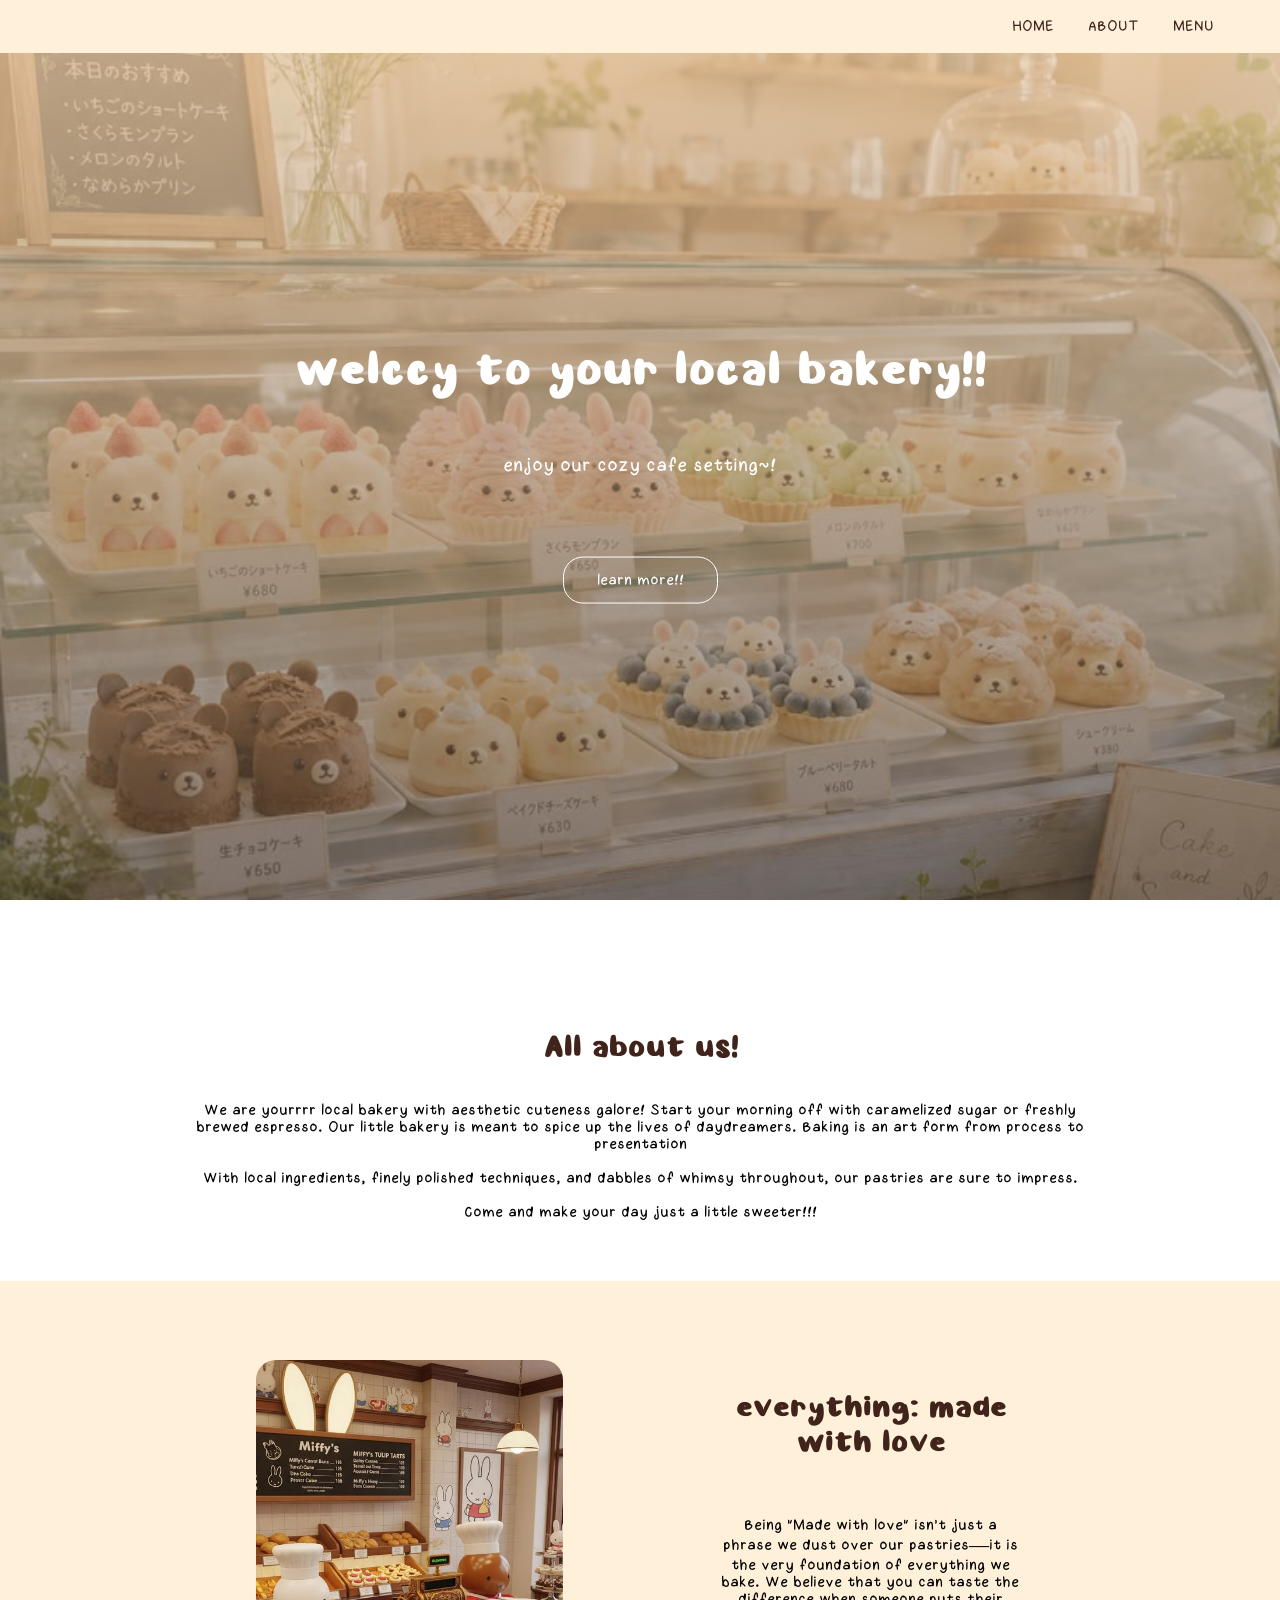
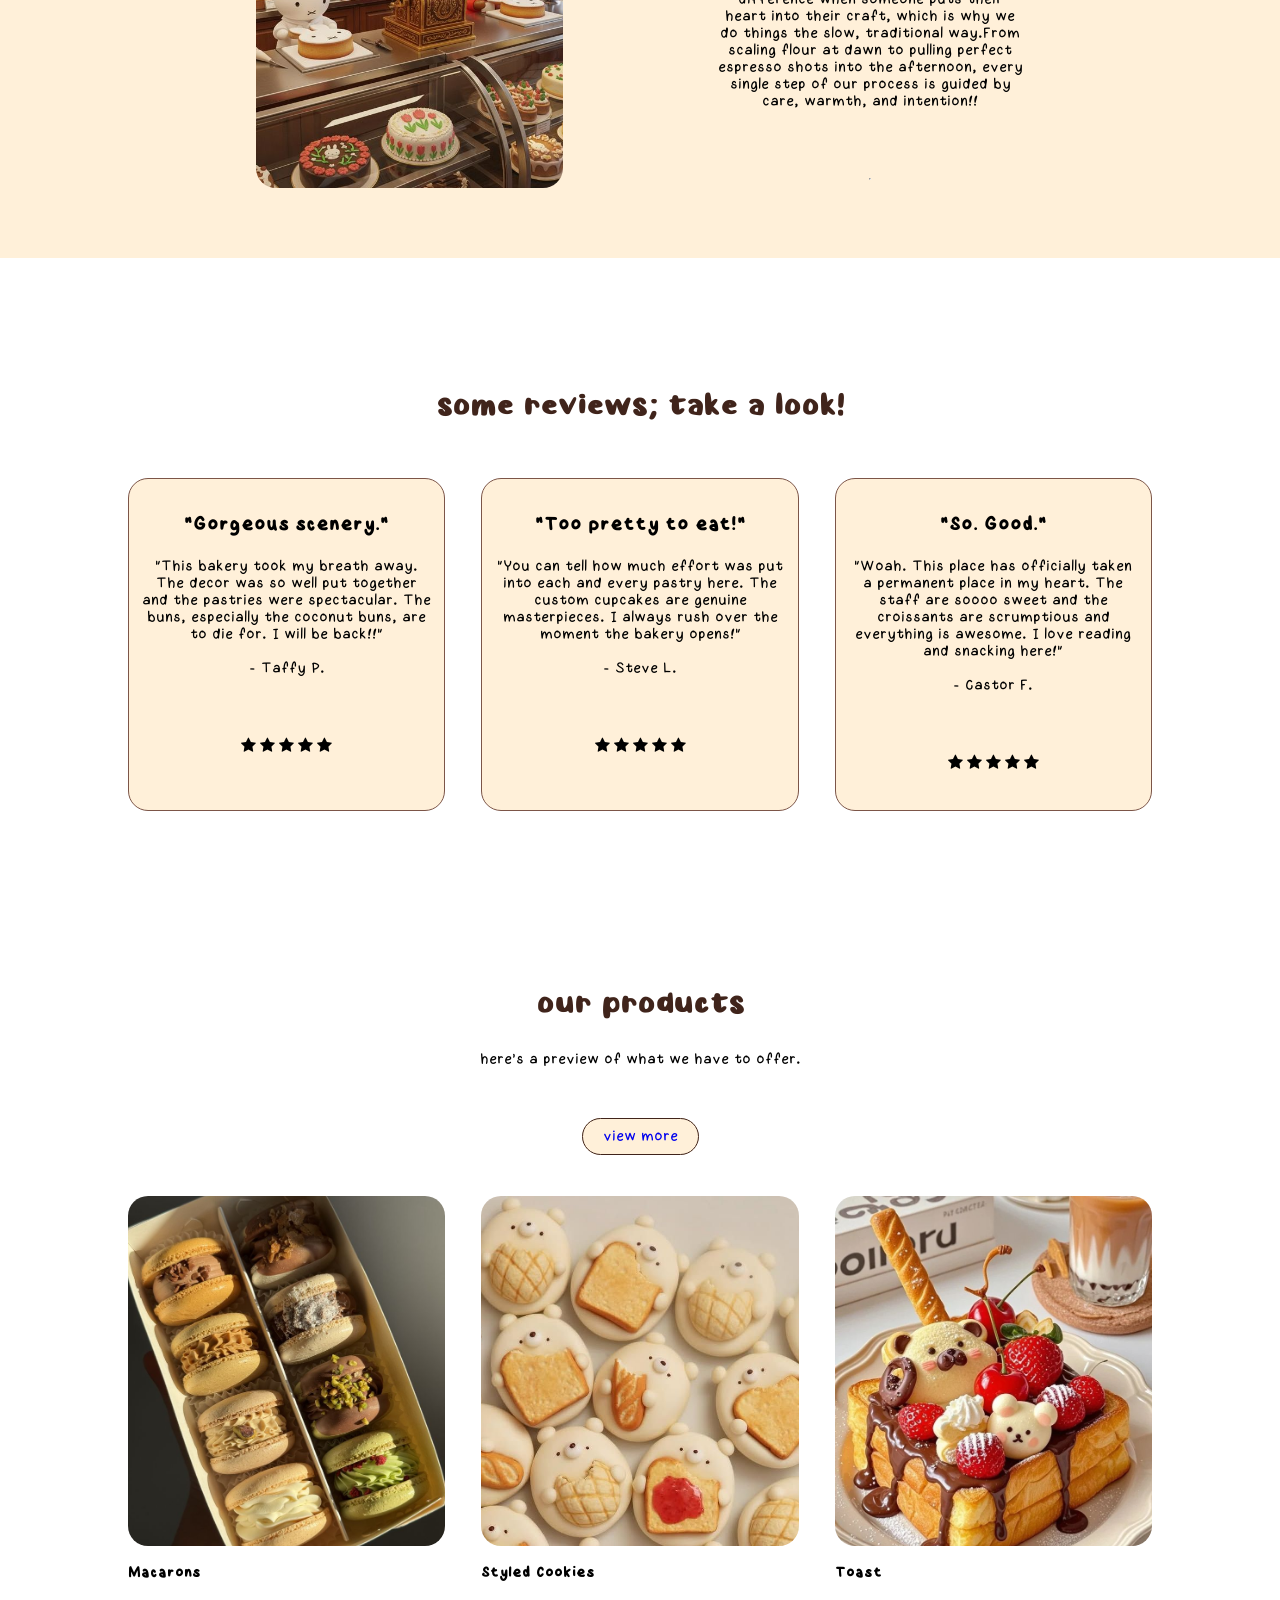
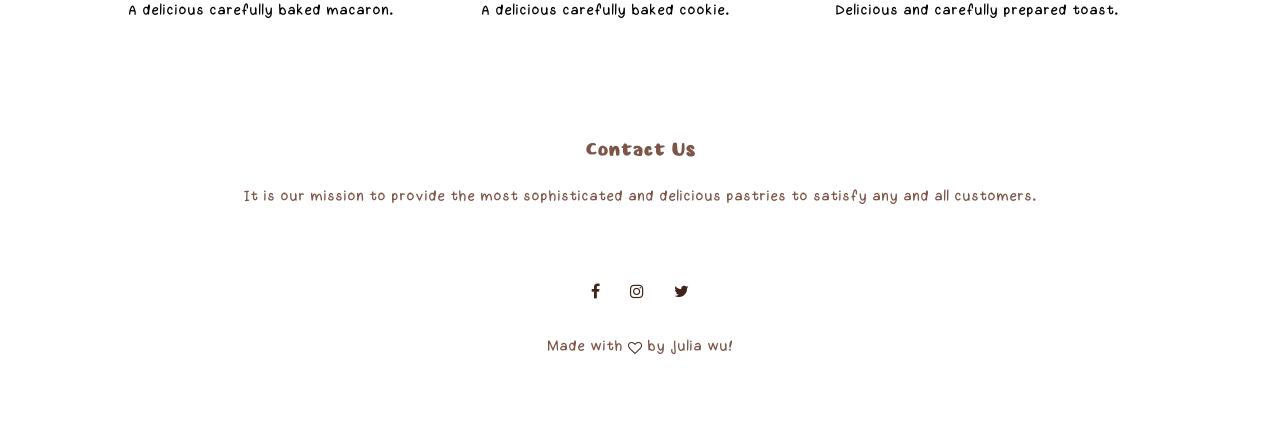
==== index.html @ ceb172f0 "added responsive menu bar, fixed cover image cropping" ====
<!DOCTYPE html>
<html>
<head>
    <meta charset="UTF-8">
    <title>your local bakery!!</title>
    <link href="style.css" rel="stylesheet"/>
    <link rel="stylesheet" href="https://cdnjs.cloudflare.com/ajax/libs/font-awesome/4.7.0/css/font-awesome.min.css">
    <meta name="viewport" content="width=device-width, initial-scale=1.0">
</head>
<body>
<section class="cover">
    <section class="header" id="header">
        <nav>
            <a href="index.html"></a>
            <div class="nav-links" id="navLinks">
                <i class="fa fa-times" onclick="hideMenu()"></i>
                <ul>
                    <li><a href="">HOME</a></li>
                    <li><a href="#about">ABOUT</a></li>
                    <li><a href="menu.html">MENU</a></li>
                </ul>
            </div>
        </nav>
        
    </section>
<i class="fa fa-bars" onclick="showMenu()"></i>

<script src="script.js"></script>

<div class="text-box" id="home">
    <h1>welccy to your local bakery!!</h1>
    <p>enjoy our cozy cafe setting~!</p>
    <a href="" class="cover-btn">learn more!!</a>
</div>
</section>

<section class="about" id="about">
    <h1>All about us!</h1>
    <p>We are yourrrr local bakery with aesthetic cuteness galore! Start your morning off with caramelized sugar or freshly brewed espresso. Our little bakery is meant to spice up the lives of daydreamers. Baking is an art form from process to presentation<br><br>With local ingredients, finely polished techniques, and dabbles of whimsy throughout, our pastries are sure to impress.<br><br>Come and make your day just a little sweeter!!!</p>
    
</section>


<section class="process-bg">
    <div class="process">
    <div class="row">
        <div class="process-col">
            <img src="assets/bakeryv2.jfif">
        </div>
        <div class="process-col">
            <h1>everything: made with love</h1>
            <p>Being "Made with love" isn't just a phrase we dust over our pastries—it is the very foundation of everything we bake. We believe that you can taste the difference when someone puts their heart into their craft, which is why we do things the slow, traditional way.From scaling flour at dawn to pulling perfect espresso shots into the afternoon, every single step of our process is guided by care, warmth, and intention!!</p>
            <hr>
        </div>
    </div>
    </div>

</section>

<section class="reviews">
    <h1>some reviews; take a look!</h1>
    <div class="row">
        <div class="reviews-col">
            <h3>"Gorgeous scenery."</h3>
            <p>"This bakery took my breath away. The decor was so well put together and the pastries were spectacular. The buns, especially the coconut buns, are to die for. I will be back!!"<br><br>- Taffy P.</p>
            <span><i class="fa fa-solid fa-star"></i>
            <i class="fa fa-solid fa-star"></i>
            <i class="fa fa-solid fa-star"></i>
            <i class="fa fa-solid fa-star"></i>
            <i class="fa fa-solid fa-star"></i>
            </span>
        </div>
        
        <div class="reviews-col">
            <h3>"Too pretty to eat!"</h3>
            <p>"You can tell how much effort was put into each and every pastry here. The custom cupcakes are genuine masterpieces. I always rush over the moment the bakery opens!"<br><br>- Steve L.  </p>
            <span><i class="fa fa-solid fa-star"></i>
            <i class="fa fa-solid fa-star"></i>
            <i class="fa fa-solid fa-star"></i>
            <i class="fa fa-solid fa-star"></i>
            <i class="fa fa-solid fa-star"></i>
            </span>
        </div>
        
        <div class="reviews-col">
            <h3>"So. Good."</h3>
            <p>"Woah. This place has officially taken a permanent place in my heart. The staff are soooo sweet and the croissants are scrumptious and everything is awesome. I love reading and snacking here!"<br><br>- Castor F.</p>
            <span><i class="fa fa-solid fa-star"></i>
            <i class="fa fa-solid fa-star"></i>
            <i class="fa fa-solid fa-star"></i>
            <i class="fa fa-solid fa-star"></i>
            <i class="fa fa-solid fa-star"></i>
            </span>
        </div>
    </div>
</section>

<div class="products">
    <h1>our products</h1>
    <p>here's a preview of what we have to offer.</p>
    <a href="menu.html" class="products-btn">view more</a>
    <div class="row">
        <div class="products-col">
            <img src="assets/macarons.jfif">
            <h3>Macarons</h3>
            <p>A delicious carefully baked macaron.</p>
            <p class="price"></p>
        </div>
        <div class="products-col">
            <img src="assets/bear cookies.jfif">
            <h3>Styled Cookies</h3>
            <p>A delicious carefully baked cookie.</p>
            <p class="price"></p>
        </div>
        <div class="products-col">
            <img src="assets/bread dishes.jfif">
            <h3>Toast</h3>
            <p>Delicious and carefully prepared toast.</p>
            <p class="price"></p>
        </div>
    </div>
</div>


<section class="footer">
    <h4>Contact Us</h4>
    <p>It is our mission to provide the most sophisticated and delicious pastries to satisfy any and all customers.</p>
    <div class="icons">
        <i class="fa fa-facebook"></i>
        <i class="fa fa-instagram"></i>
        <i class="fa fa-twitter"></i>
    </div>
    <p>Made with <i class="fa fa-heart-o"></i> by Julia wu!</p>
</section>



</body>
</html>
---- style.css ----
@font-face {
    font-family: "MonoCutesy";
    src: url('fonts/MonoCutesy-Regular.ttf');
    font-weight: normal;
    font-style: normal;
}

@font-face {
    font-family: "MonoCutesy";
    src: url('fonts/MonoCutesy-Bold.ttf');
    font-weight: bold;
    font-style: normal;
}

@font-face {
    font-family: "MonoCutesyMoney";
    src: url('fonts/MonocutesyMoney-Regular.ttf');
    font-weight: normal;
    font-style: normal;
}

@font-face {
    font-family: "Winsome";
    src: url('fonts/Winsome-Regular.ttf');
    font-weight: normal;
    font-style: normal;
}

* {
    font-family: 'MonoCutesy';
}


html, body {
    margin: 0;
    padding: 0;
    width: 100%;
    overflow-x: hidden;
}

.center {
    display: flex;
    flex-direction: column;
    justify-content: center;
    align-items: center;
}

/*---navigation bar---*/
.header {
    background-color:#FFF0d9;
    margin: 0;
    overflow: hidden;
    position: fixed;
    width: 100%;
    top:0;
    left: 0;
    right: 0;
    z-index: 1000;
}


nav {
    display: flex;
    padding: 0% 4%;
    justify-content: space-between;
    align-items: center;
}
.nav-links {
    flex: 1;
    text-align: right;
}

.nav-links ul li {
    list-style: none;
    display: inline-block;
    padding: 2px 15px;
    position: relative;
}

.nav-links ul li a {
    font-family: 'MonoCutesy';
    color: #40241b;
    text-decoration: none;
    font-size: 20px;
    transition: 0.5s
}

.nav-links ul li a:hover { 
    color: #40241b;
    text-decoration: underline;
}

nav .fa {
    display: none;
}

.fa-bars {
    display: none;
}

@media(max-width: 700px) {
    .nav-links { 
        text-align: left;
        width: 100%;
    }
    .nav-links ul {
        padding-left: 0; 
        margin: 0;
        margin-top: 20px;
    }
    .nav-links ul li {
        display: block;
        padding: 12px 20px;
        
    }
    .header {
        position: fixed;
        background-color: #87c1e8;
        height: 100vh;
        width: 200px;
        top: 0;
        right: -200px;
        left: auto;
        text-align: left;
        z-index: 1000;
        transition: 1s;
    }

    nav .fa {
        display: block;
        color:#40241b;
        margin: 10px;
        padding: 10px;
        font-size: 18px;
        cursor: pointer;
    }

    .fa-bars {
        position: fixed;
        right: 40px;
        top: 20px;
        padding: 20px 20px;
        color: #40241b;
        font-size: 24px;  
        cursor: pointer;
        z-index: 999;
    }
}


/*---cover page---*/

.cover {
    min-height: 100vh;
    width: 100%;
    background-image: linear-gradient(rgba(238, 204, 165, 0.7), rgba(36, 28, 28, 0.486)), url(assets/banner.jfif);
    background-position:center;
    background-size: cover;
    position: relative;
}
.text-box {
    width: 90%;
    color: #fff;
    position: absolute;
    top: 50%;
    left: 50%;
    transform: translate(-50%, -50%);
    text-align:center; 

}

.text-box h1 {
    color: #fff;
    font-size: 62px;
}

.text-box p {
    margin: 10px 0 40px;
    font-size: 25px;
    color: #fff;
}

.cover-btn {
    display: inline-block;
    text-decoration: none;
    color: #fff;
    border: 1px solid #fff;
    padding: 14px 33px;
    border-radius: 20px;
    font-size: 20px;
    background: transparent;
    position: relative;
    cursor: pointer;
    
}

.cover-btn:hover {
    background: #87c1e8;
    color: #40241b;
    transition: 0.3s;
}

@media(max-width: 700px) {
    .text-box h1 {
        font-size: 60px;
    }
}

/*---about area---*/

.about {
    width: 70%;
    margin: auto;
    text-align: center;
    padding-top: 100px;
}
h1 {
    font-family: 'Winsome';
    font-size: 40px;
    color:#40241b;
}
p {
    font-family: 'MonoCutesy';
    font-size: 20px;
    padding: 1px;
    padding-bottom: 40px;
}

/*---made with love---*/

.row {
    margin-top: 5%;
    display: flex;
    justify-content: space-between;
}

.process-bg {
    width: 100%;
    background-color: #FFF0d9;
}

.process {
    width: 60%;
    margin: auto;
    text-align: center;
    padding: 40px;
}

.process-col {
    flex-basis: 40%;
    border-radius: 20px;
    margin-bottom: 30px;
    position: relative;
    overflow: hidden;
    justify-content: center;
    display: flex;
    flex-direction: column;
}

.process-col img {
    width: 100%;
    overflow: hidden;
    height: 100%;
    object-fit: cover;
}

/*---reviews page---*/

.reviews {
    width: 80%;
    margin: auto;
    text-align: center;
    padding-top: 100px;
}

.reviews-col {
    flex-basis: 31%;
    background: #FFF0d9;
    border:1px solid #7C5548;
    border-radius: 20px;
    margin-bottom: 5%;
    padding: 25px 12px;
    box-sizing: border-box;
    transition: box-shadow 0.6s;
}

.reviews-col:hover {
    box-shadow: 0 0 20px 0px #87c1e8;
    transition: 0.5s;
}

.reviews-col h3 {
    font-family: 'MonoCutesy';
    font-weight: bold;
    font-size: 25px;
    margin: 10px;
}

span {
    display: inline-block;
    margin-bottom: 15px;
}

/*---menu products---*/

.products-btn {
    border: 1px solid #40241b;
    background: #FFF0d9;
    border-radius: 20px;
    padding: 10px 20px;
    text-decoration: none;
    font-size: 20px;
    margin-top: 2px;
    margin-bottom: 10px;
    transition: background-color 0.3s;
}

.products-btn:hover {
    background: #94cdf3;
    transition: background-color 0.3s;
    font-family: 'MonoCutesy';
    font-weight: bold;
}

.products {
    width: 80%;
    margin: auto;
    text-align: center;
    padding-top: 100px;
}

.products-col {
    flex-basis: 31%;
    border-radius: 20px;
    margin-bottom: 5%;
    text-align: left;
}

.products-col img {
    width: 100%;
    height: 350px;
    object-fit: cover;
    border-radius: 20px;

}

.products-col p {
    padding: 0;
    text-align: left;
    margin-bottom: 2px;
}

.products-col h3 {
    margin-top: 16px;
    margin-bottom: 15px;
    text-align: left;
}

.footer {
    width: 100%;
    text-align: center;
    padding: 30px 0;
    color:#7C5548;

}

.footer h4 {
    margin-bottom: 25px;
    margin-top: 20px;
    font-family: "Winsome";
    font-size: 25px;
}

.icons .fa {
    color:#40241b;
    margin: 0 13px;
    cursor: pointer;
    padding: 18px 0;
}

.fa.fa-heart-o {
    color:#40241b;
    font-size: 14px;
}



/*
blue #78A5CE // #87c1e8
beige #FFF0d9
pink #DDA4B4 / #fabbcd
brow #7C5548
darker brown #40241b

*/
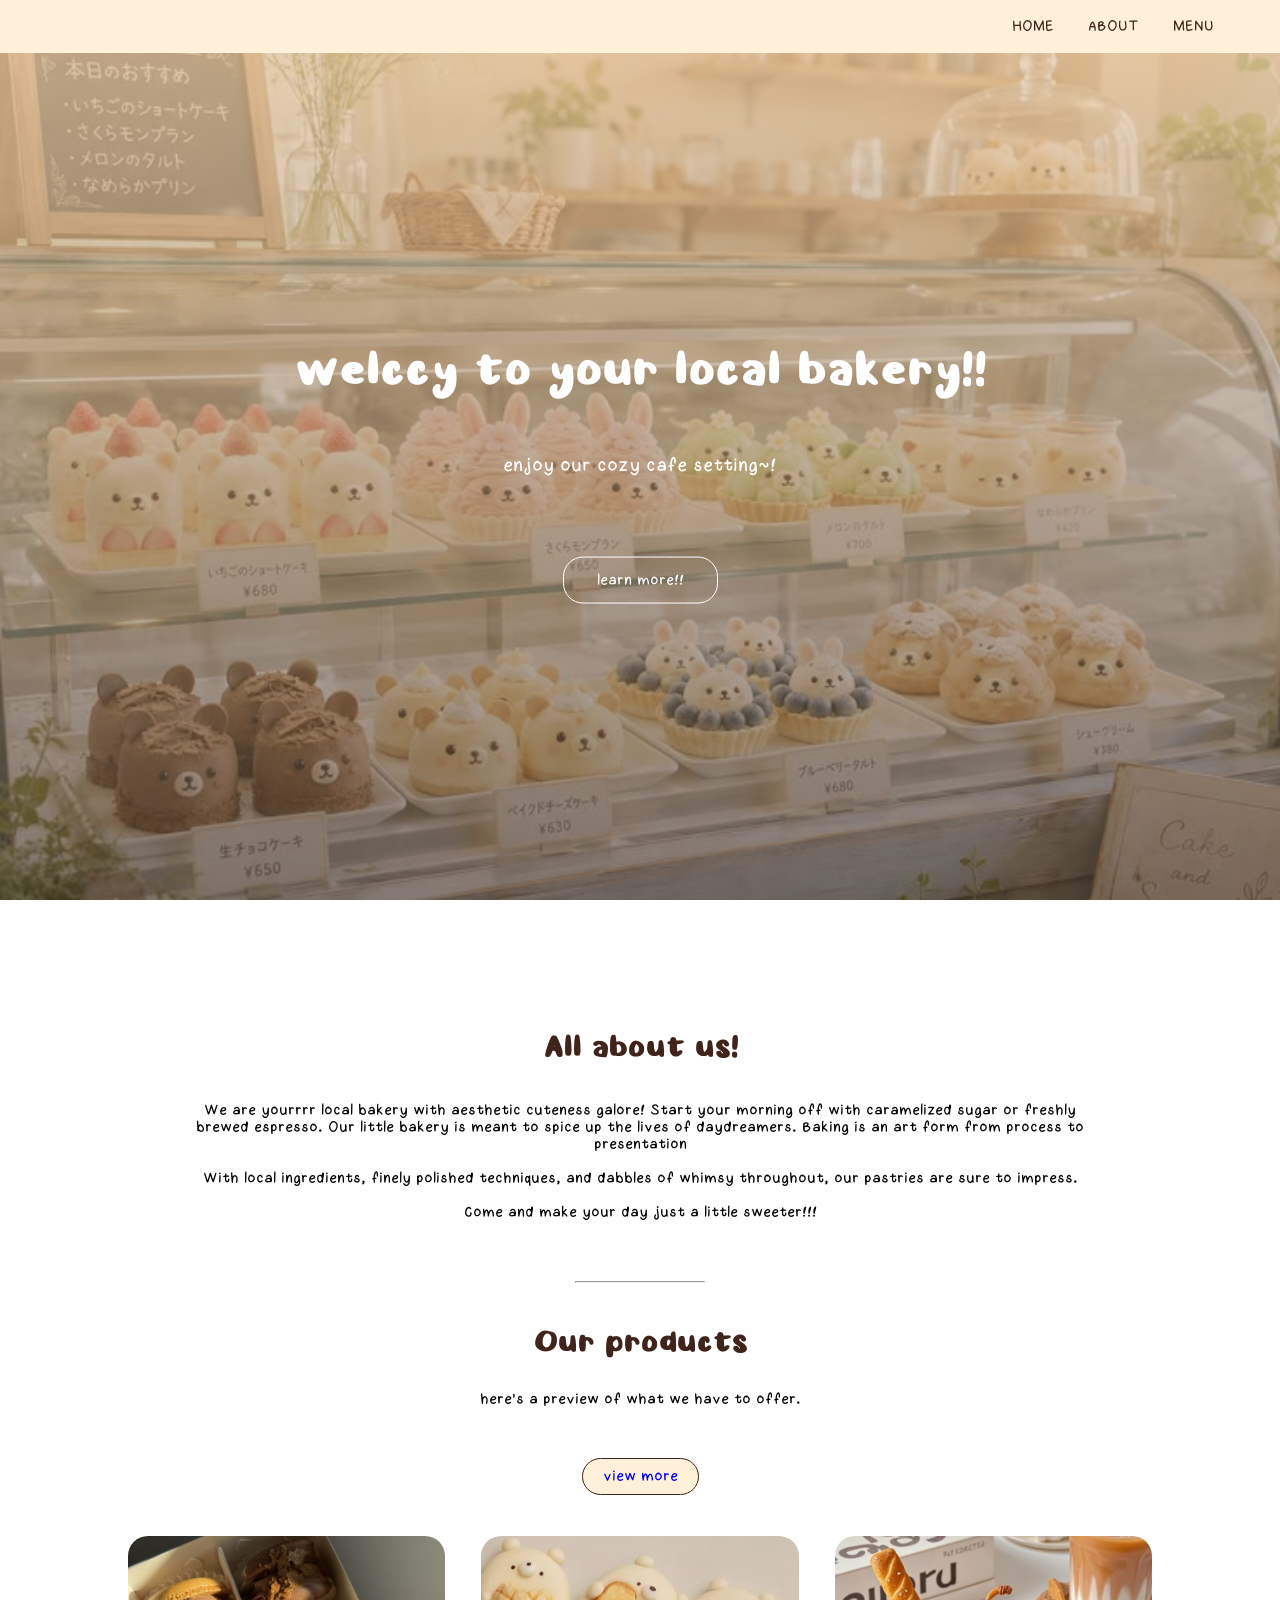
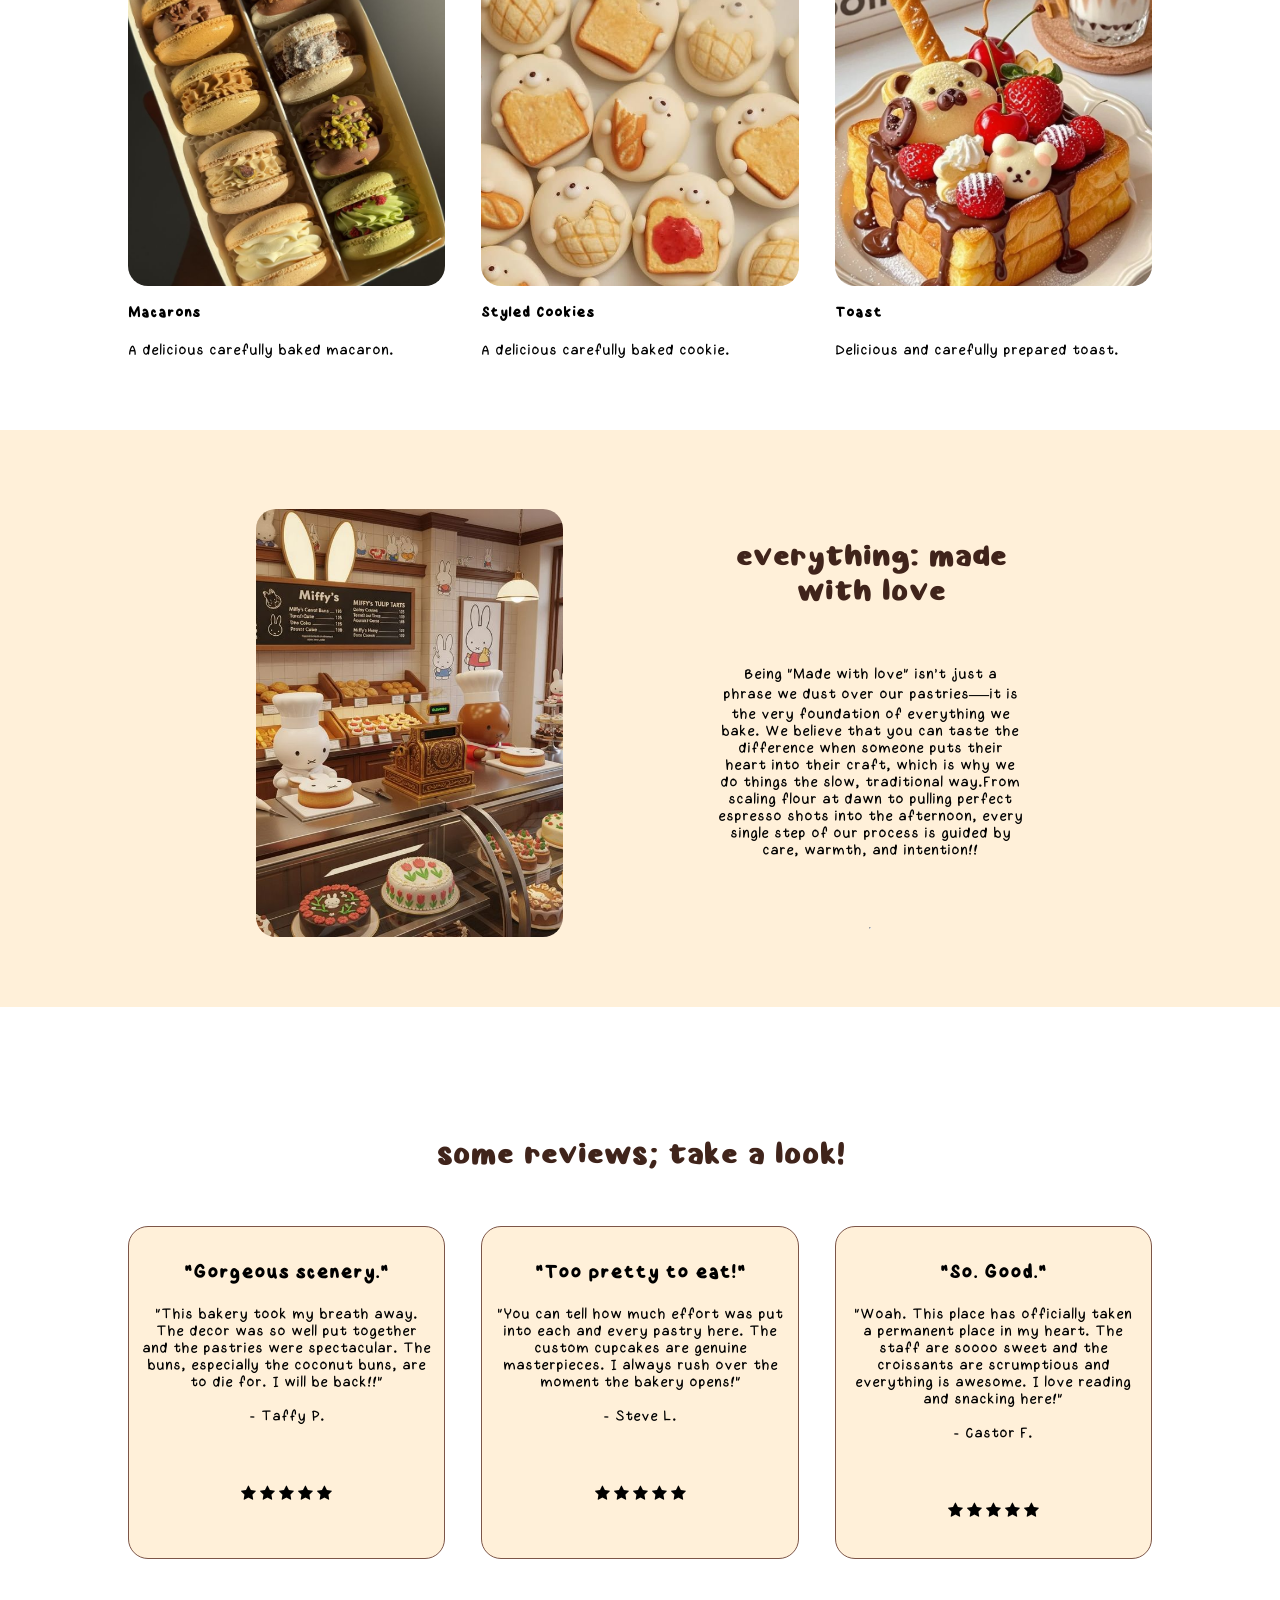
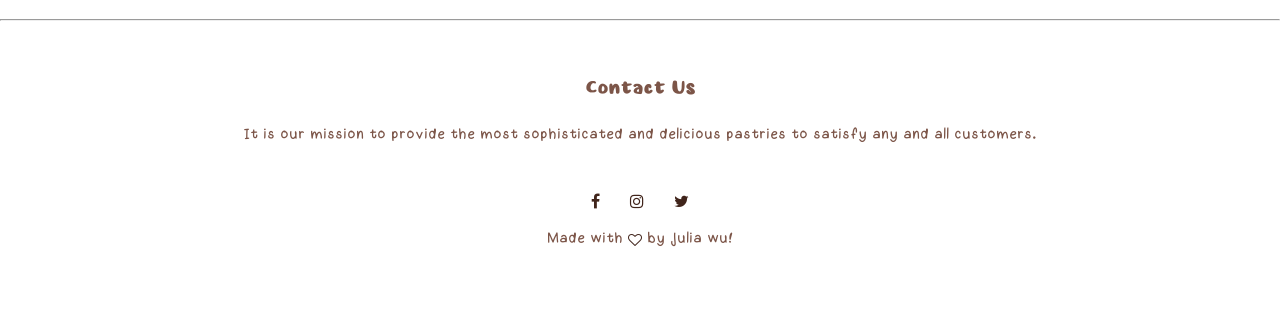
==== commit 732bf60b: "moved sections around & fixed menu padding" ====
--- a/index.html
+++ b/index.html
@@ -40,6 +40,33 @@
     
 </section>
 
+<hr style="width: 10%;">
+
+<div class="products">
+    <h1>Our products</h1>
+    <p>here's a preview of what we have to offer.</p>
+    <a href="menu.html" class="products-btn">view more</a>
+    <div class="row">
+        <div class="products-col">
+            <img src="assets/macarons.jfif">
+            <h3>Macarons</h3>
+            <p>A delicious carefully baked macaron.</p>
+            <p class="price"></p>
+        </div>
+        <div class="products-col">
+            <img src="assets/bear cookies.jfif">
+            <h3>Styled Cookies</h3>
+            <p>A delicious carefully baked cookie.</p>
+            <p class="price"></p>
+        </div>
+        <div class="products-col">
+            <img src="assets/bread dish.jfif">
+            <h3>Toast</h3>
+            <p>Delicious and carefully prepared toast.</p>
+            <p class="price"></p>
+        </div>
+    </div>
+</div>
 
 <section class="process-bg">
     <div class="process">
@@ -95,32 +122,8 @@
     </div>
 </section>
 
-<div class="products">
-    <h1>our products</h1>
-    <p>here's a preview of what we have to offer.</p>
-    <a href="menu.html" class="products-btn">view more</a>
-    <div class="row">
-        <div class="products-col">
-            <img src="assets/macarons.jfif">
-            <h3>Macarons</h3>
-            <p>A delicious carefully baked macaron.</p>
-            <p class="price"></p>
-        </div>
-        <div class="products-col">
-            <img src="assets/bear cookies.jfif">
-            <h3>Styled Cookies</h3>
-            <p>A delicious carefully baked cookie.</p>
-            <p class="price"></p>
-        </div>
-        <div class="products-col">
-            <img src="assets/bread dishes.jfif">
-            <h3>Toast</h3>
-            <p>Delicious and carefully prepared toast.</p>
-            <p class="price"></p>
-        </div>
-    </div>
-</div>
 
+<hr>
 
 <section class="footer">
     <h4>Contact Us</h4>
--- a/style.css
+++ b/style.css
@@ -228,6 +228,67 @@
     padding-bottom: 40px;
 }
 
+/*---menu products---*/
+
+.products-btn {
+    border: 1px solid #40241b;
+    background: #FFF0d9;
+    border-radius: 20px;
+    padding: 10px 20px;
+    text-decoration: none;
+    font-size: 20px;
+    margin-top: 2px;
+    margin-bottom: 10px;
+    transition: background-color 0.3s;
+}
+
+.products-btn:hover {
+    background: #94cdf3;
+    transition: background-color 0.3s;
+    font-family: 'MonoCutesy';
+    font-weight: bold;
+}
+
+.products {
+    width: 80%;
+    margin: auto;
+    text-align: center;
+    padding-top: 10px;
+}
+
+.products2 {
+    width: 80%;
+    margin: auto;
+    text-align: center;
+    padding-top: 60px;
+}
+
+.products-col {
+    flex-basis: 31%;
+    border-radius: 20px;
+    margin-bottom: 5%;
+    text-align: left;
+}
+
+.products-col img {
+    width: 100%;
+    height: 350px;
+    object-fit: cover;
+    border-radius: 20px;
+
+}
+
+.products-col p {
+    padding: 0;
+    text-align: left;
+    margin-bottom: 2px;
+}
+
+.products-col h3 {
+    margin-top: 16px;
+    margin-bottom: 15px;
+    text-align: left;
+}
 /*---made with love---*/
 
 .row {
@@ -303,60 +364,7 @@
     margin-bottom: 15px;
 }
 
-/*---menu products---*/
-
-.products-btn {
-    border: 1px solid #40241b;
-    background: #FFF0d9;
-    border-radius: 20px;
-    padding: 10px 20px;
-    text-decoration: none;
-    font-size: 20px;
-    margin-top: 2px;
-    margin-bottom: 10px;
-    transition: background-color 0.3s;
-}
-
-.products-btn:hover {
-    background: #94cdf3;
-    transition: background-color 0.3s;
-    font-family: 'MonoCutesy';
-    font-weight: bold;
-}
-
-.products {
-    width: 80%;
-    margin: auto;
-    text-align: center;
-    padding-top: 100px;
-}
-
-.products-col {
-    flex-basis: 31%;
-    border-radius: 20px;
-    margin-bottom: 5%;
-    text-align: left;
-}
-
-.products-col img {
-    width: 100%;
-    height: 350px;
-    object-fit: cover;
-    border-radius: 20px;
-
-}
-
-.products-col p {
-    padding: 0;
-    text-align: left;
-    margin-bottom: 2px;
-}
-
-.products-col h3 {
-    margin-top: 16px;
-    margin-bottom: 15px;
-    text-align: left;
-}
+/*---footer---*/
 
 .footer {
     width: 100%;
@@ -373,11 +381,15 @@
     font-size: 25px;
 }
 
+.footer p {
+    margin-bottom: 10px;
+}
+
 .icons .fa {
     color:#40241b;
     margin: 0 13px;
     cursor: pointer;
-    padding: 18px 0;
+    padding: 0px 0;
 }
 
 .fa.fa-heart-o {
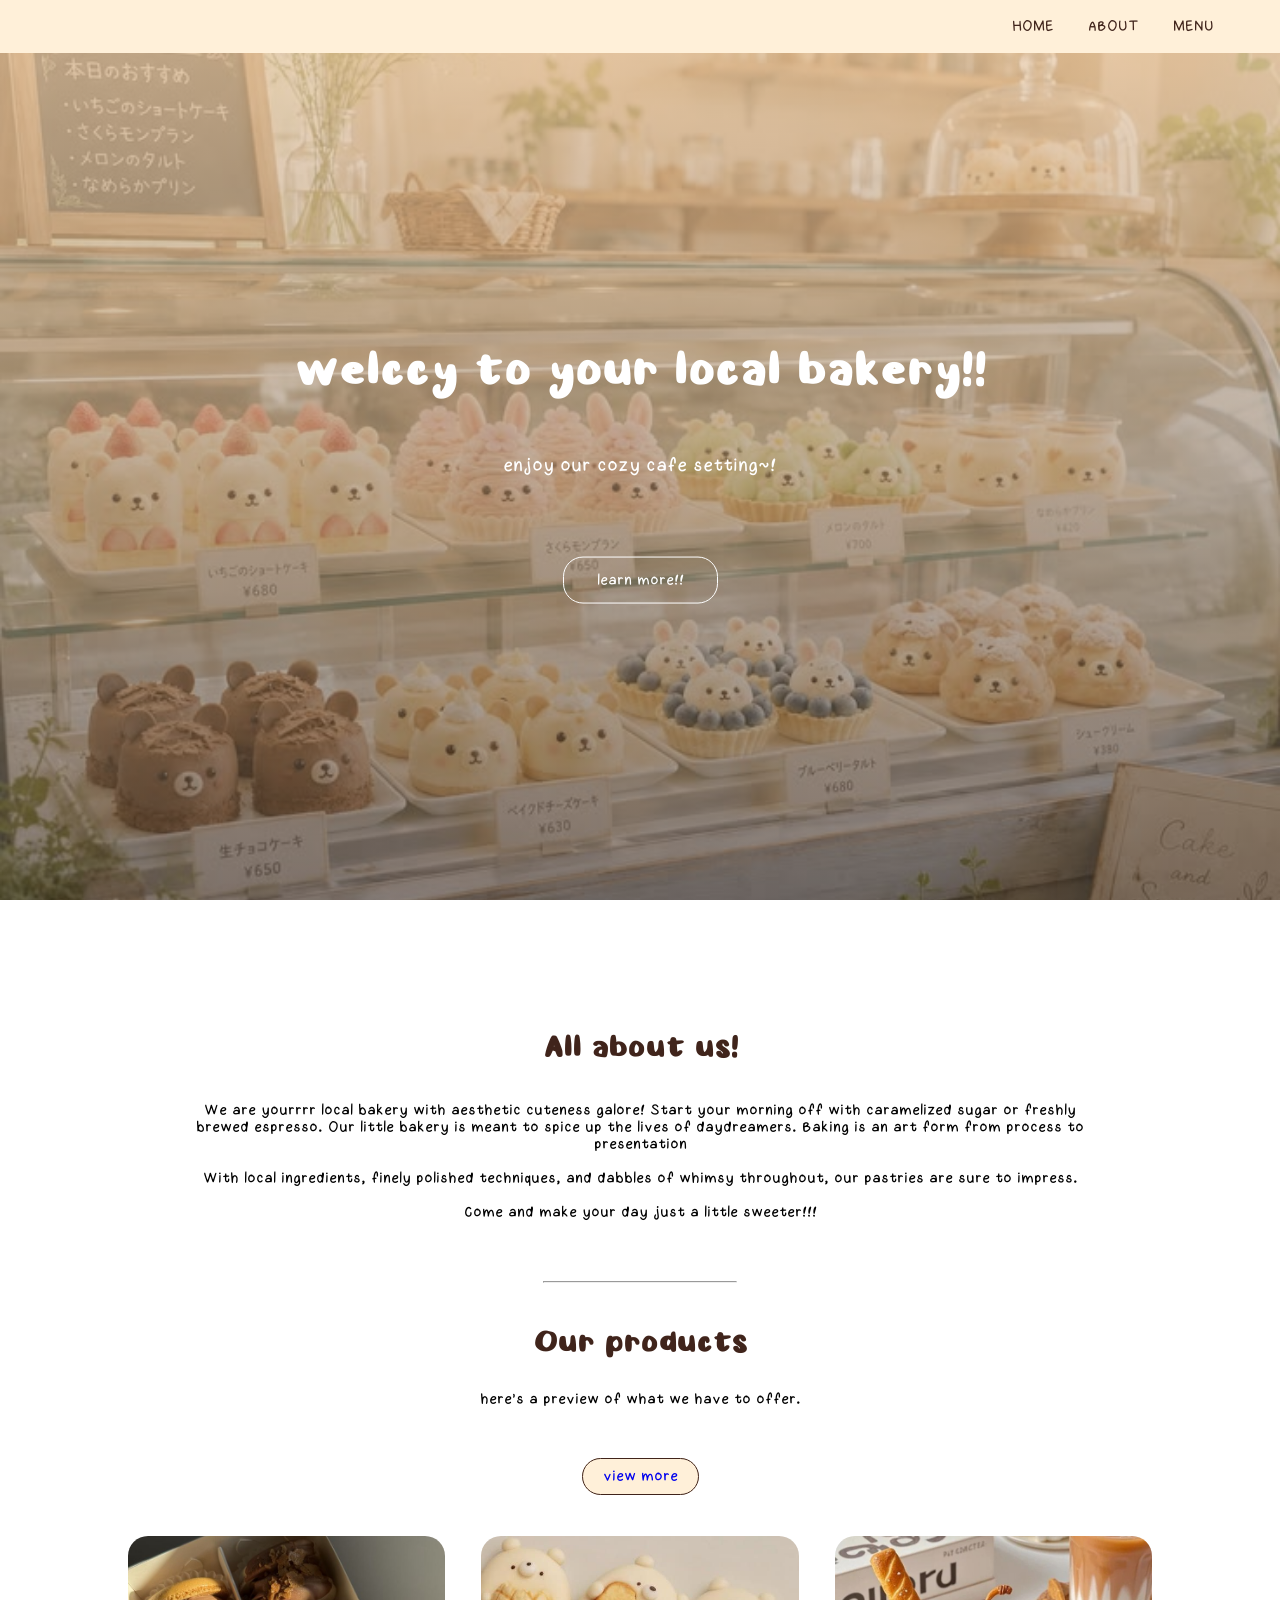
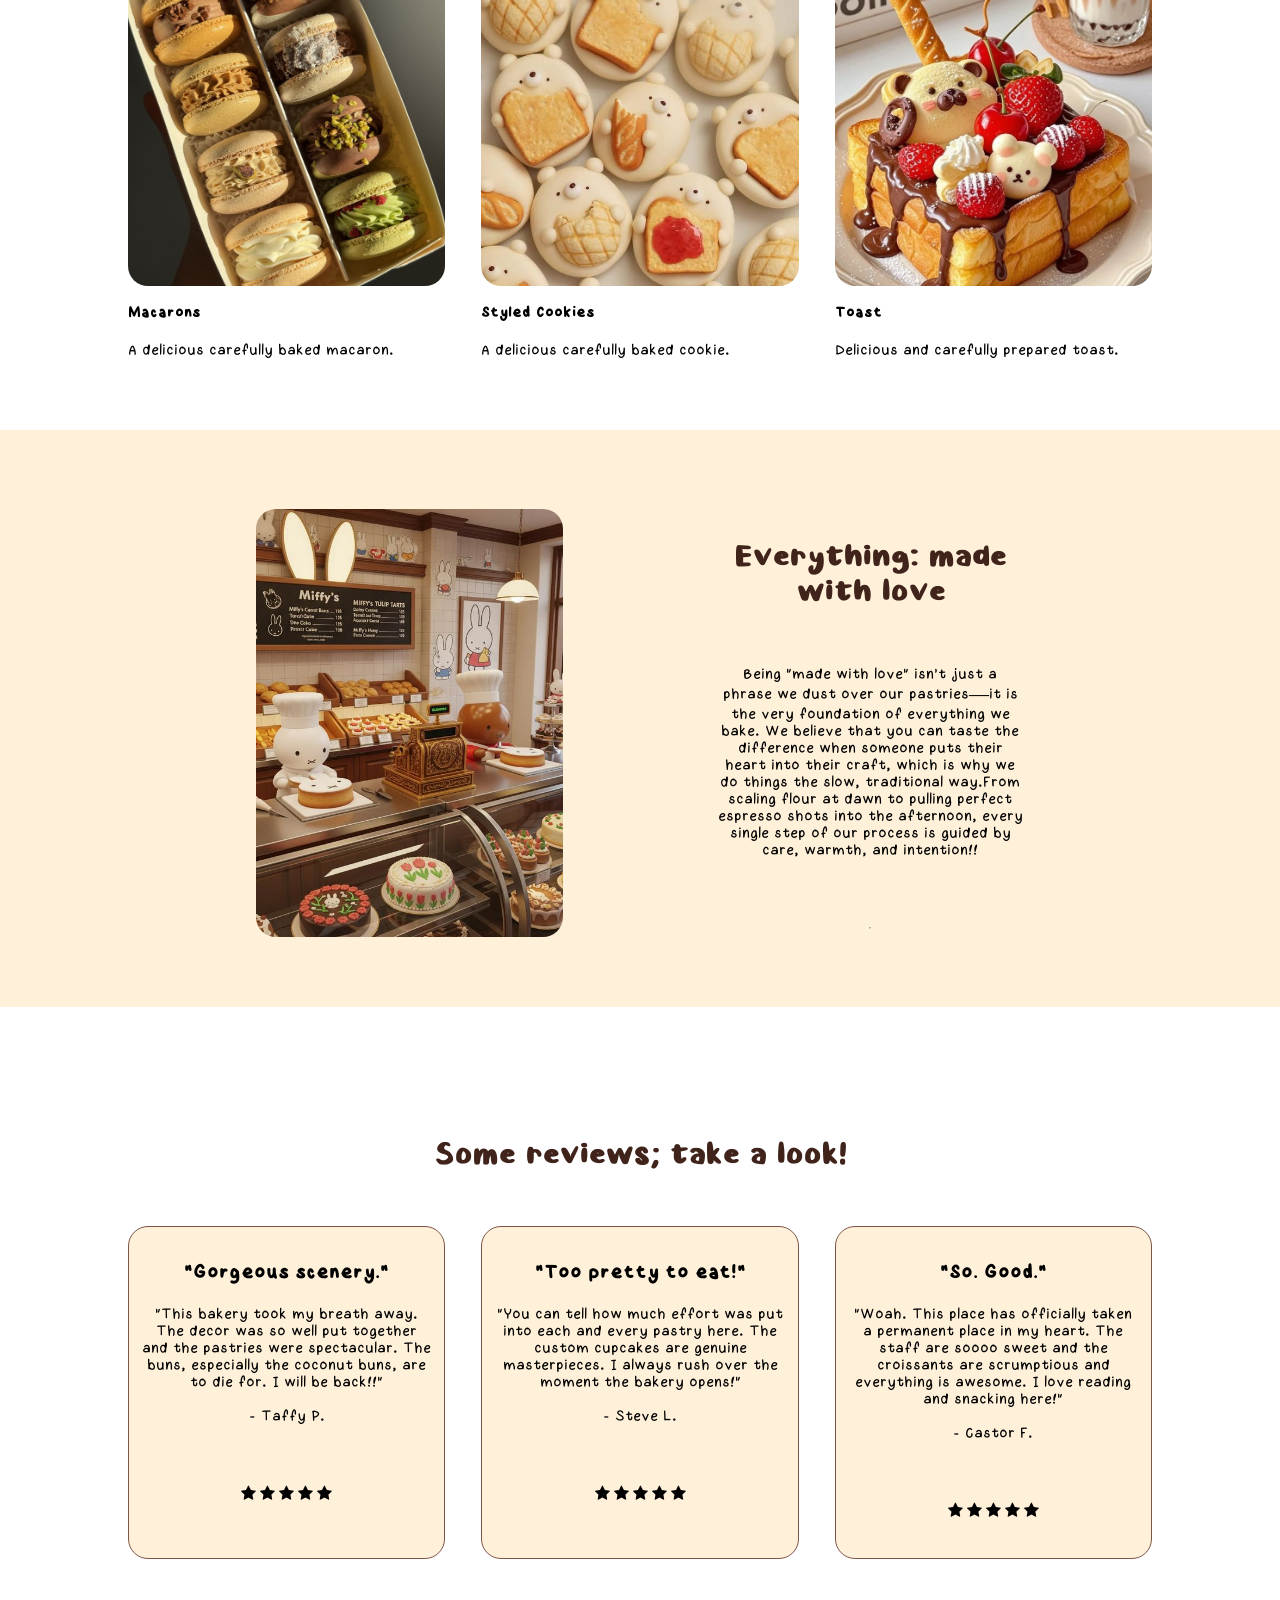
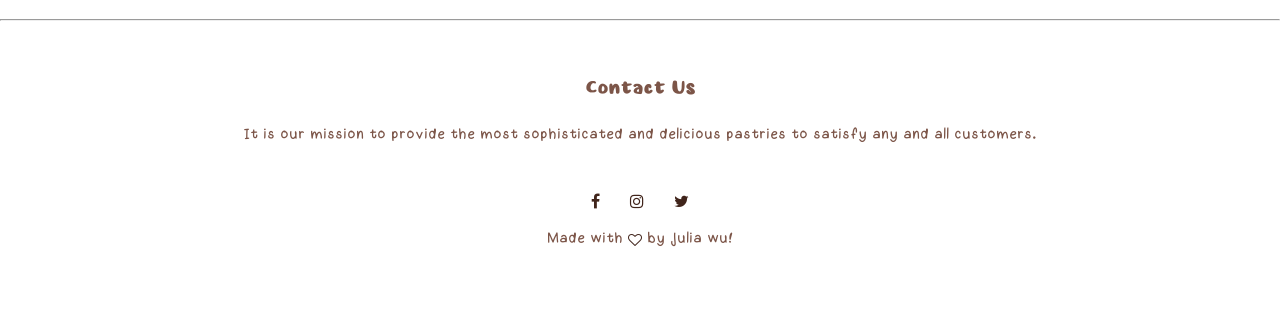
==== commit 41081384: "styling css for mobile" ====
--- a/index.html
+++ b/index.html
@@ -40,7 +40,7 @@
     
 </section>
 
-<hr style="width: 10%;">
+<hr style="width: 15%;">
 
 <div class="products">
     <h1>Our products</h1>
@@ -75,8 +75,8 @@
             <img src="assets/bakeryv2.jfif">
         </div>
         <div class="process-col">
-            <h1>everything: made with love</h1>
-            <p>Being "Made with love" isn't just a phrase we dust over our pastries—it is the very foundation of everything we bake. We believe that you can taste the difference when someone puts their heart into their craft, which is why we do things the slow, traditional way.From scaling flour at dawn to pulling perfect espresso shots into the afternoon, every single step of our process is guided by care, warmth, and intention!!</p>
+            <h1>Everything: made with love</h1>
+            <p>Being "made with love" isn't just a phrase we dust over our pastries—it is the very foundation of everything we bake. We believe that you can taste the difference when someone puts their heart into their craft, which is why we do things the slow, traditional way.From scaling flour at dawn to pulling perfect espresso shots into the afternoon, every single step of our process is guided by care, warmth, and intention!!</p>
             <hr>
         </div>
     </div>
@@ -85,7 +85,7 @@
 </section>
 
 <section class="reviews">
-    <h1>some reviews; take a look!</h1>
+    <h1>Some reviews; take a look!</h1>
     <div class="row">
         <div class="reviews-col">
             <h3>"Gorgeous scenery."</h3>
@@ -127,7 +127,7 @@
 
 <section class="footer">
     <h4>Contact Us</h4>
-    <p>It is our mission to provide the most sophisticated and delicious pastries to satisfy any and all customers.</p>
+    <p>It is our mission to provide the most sophisticated and delicious  pastries to satisfy any and all customers.</p>
     <div class="icons">
         <i class="fa fa-facebook"></i>
         <i class="fa fa-instagram"></i>
--- a/style.css
+++ b/style.css
@@ -289,6 +289,15 @@
     margin-bottom: 15px;
     text-align: left;
 }
+
+@media(max-width: 700px) {
+    .products-btn {
+        display: inline-block;
+        margin-top: 0px;
+        margin-bottom: 20px;
+    }
+}
+
 /*---made with love---*/
 
 .row {
@@ -364,6 +373,13 @@
     margin-bottom: 15px;
 }
 
+
+@media(max-width: 700px) {
+    .row {
+        flex-direction: column;
+    }
+}
+
 /*---footer---*/
 
 .footer {
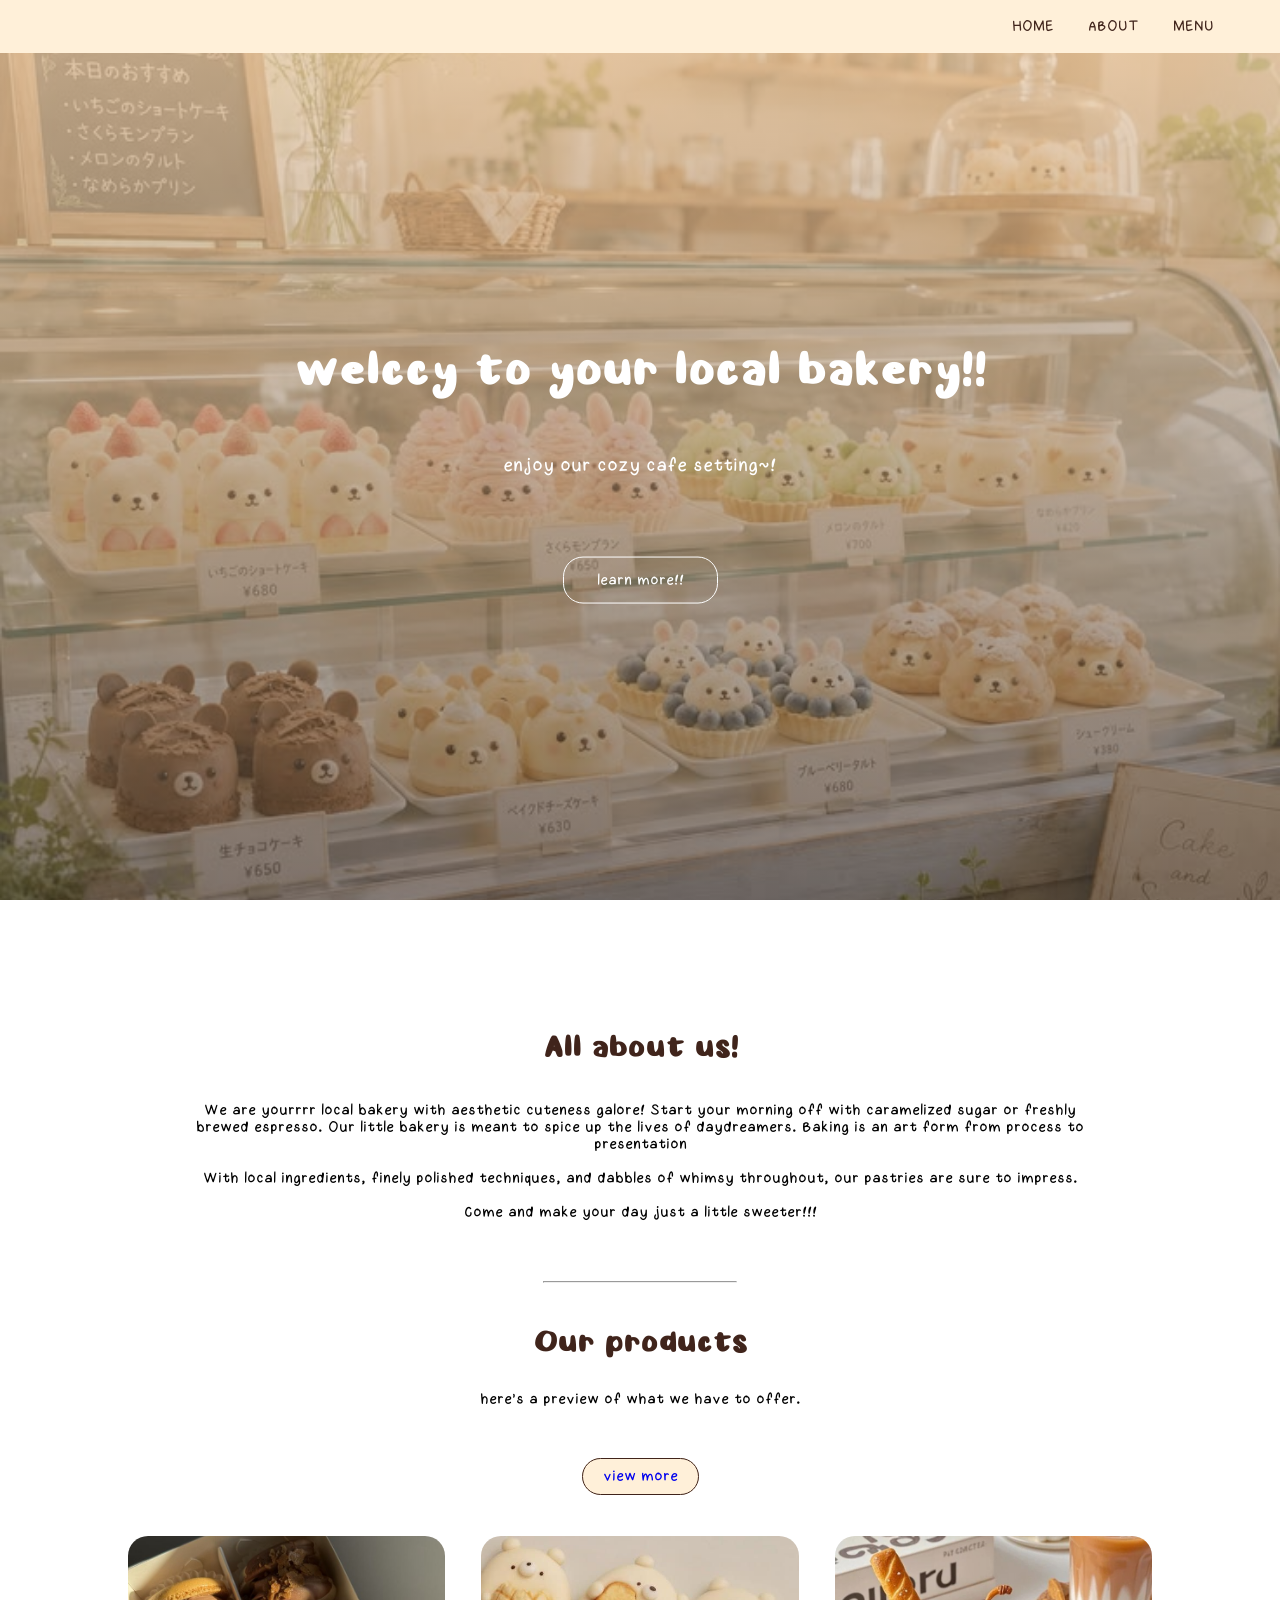
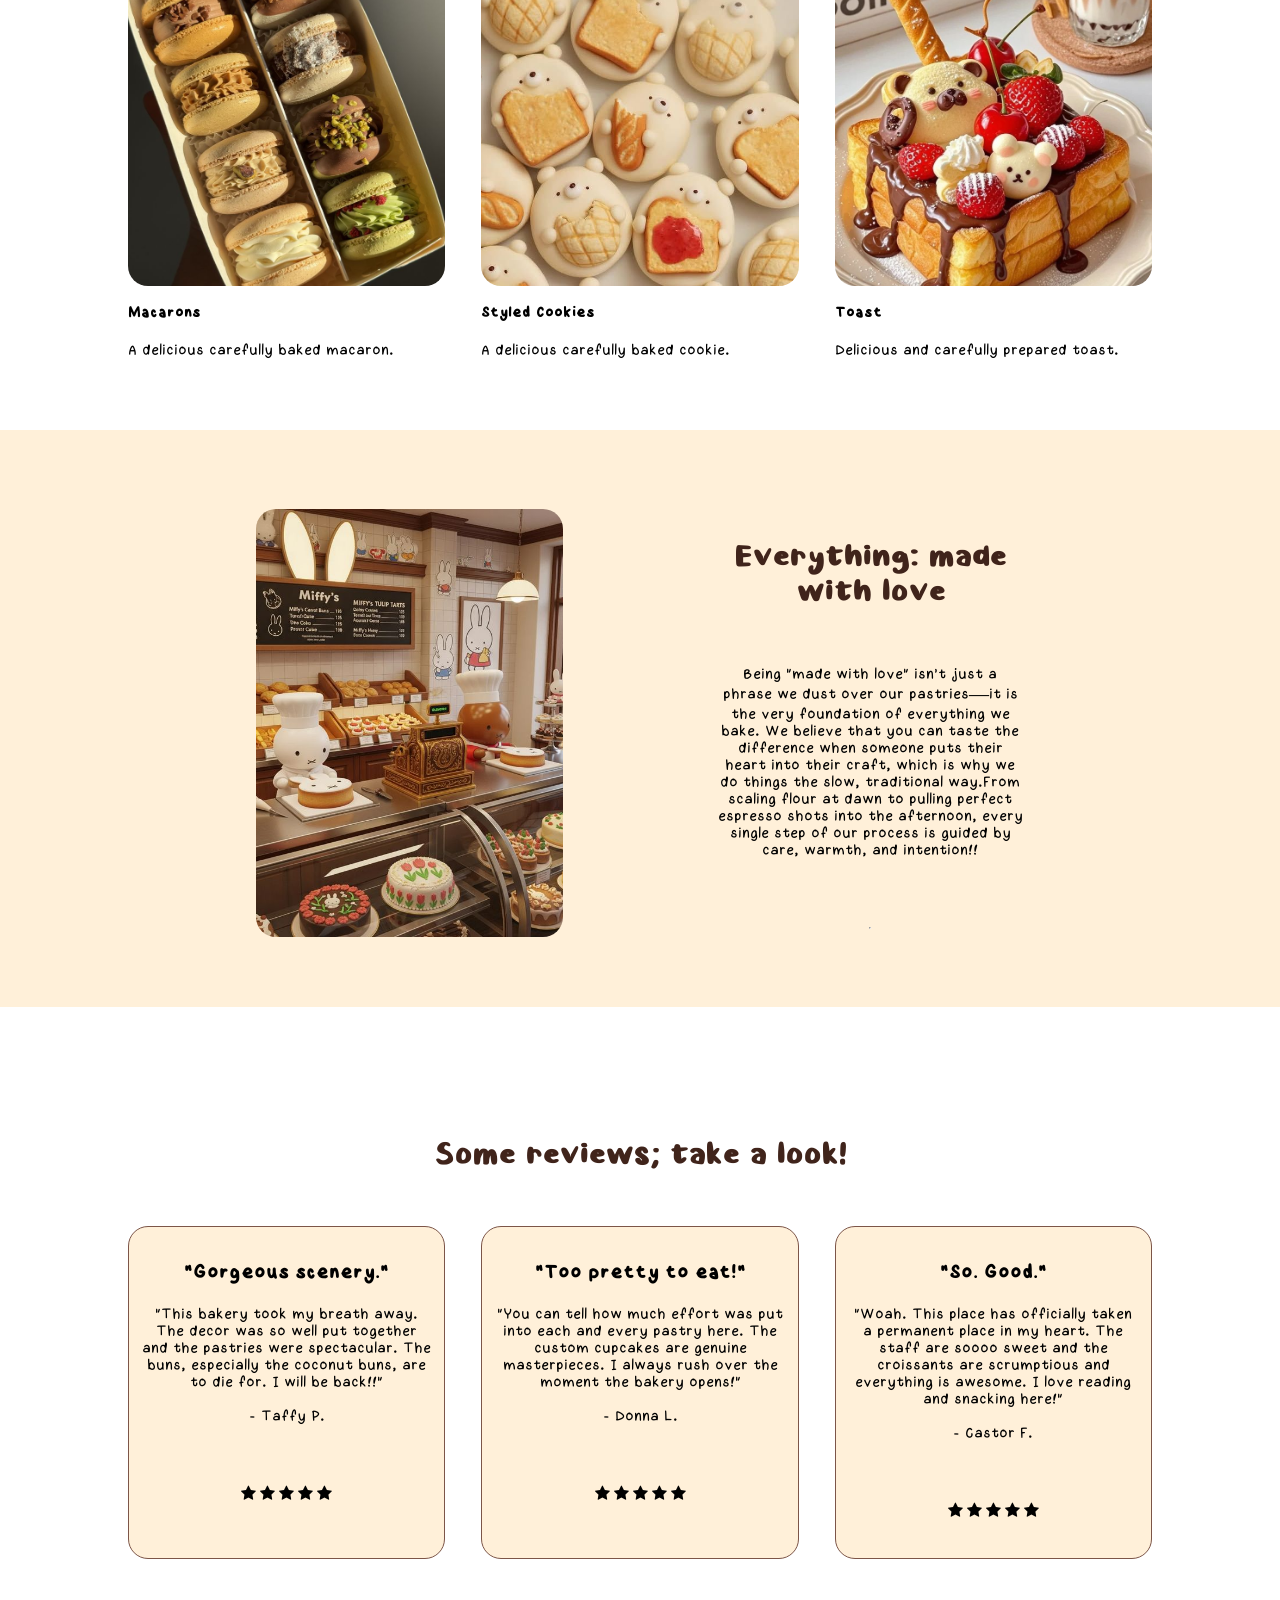
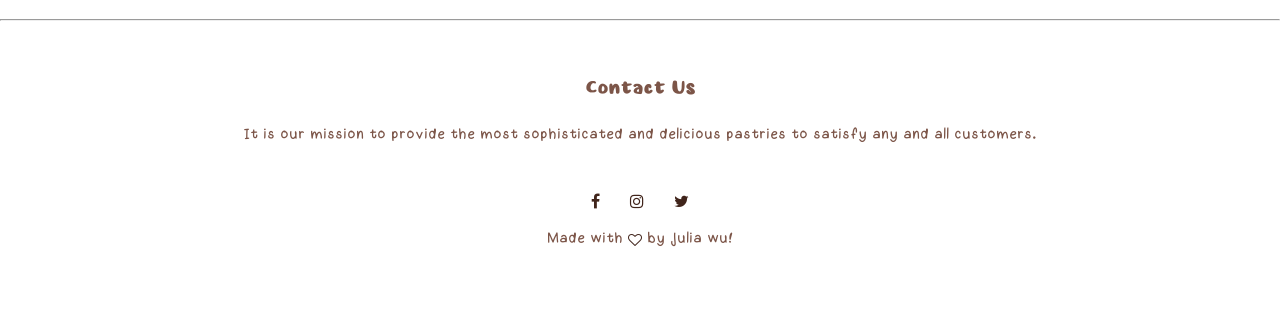
==== commit 6cffa9f1: "grammar corrections" ====
--- a/index.html
+++ b/index.html
@@ -100,7 +100,7 @@
         
         <div class="reviews-col">
             <h3>"Too pretty to eat!"</h3>
-            <p>"You can tell how much effort was put into each and every pastry here. The custom cupcakes are genuine masterpieces. I always rush over the moment the bakery opens!"<br><br>- Steve L.  </p>
+            <p>"You can tell how much effort was put into each and every pastry here. The custom cupcakes are genuine masterpieces. I always rush over the moment the bakery opens!"<br><br>- Donna L.  </p>
             <span><i class="fa fa-solid fa-star"></i>
             <i class="fa fa-solid fa-star"></i>
             <i class="fa fa-solid fa-star"></i>
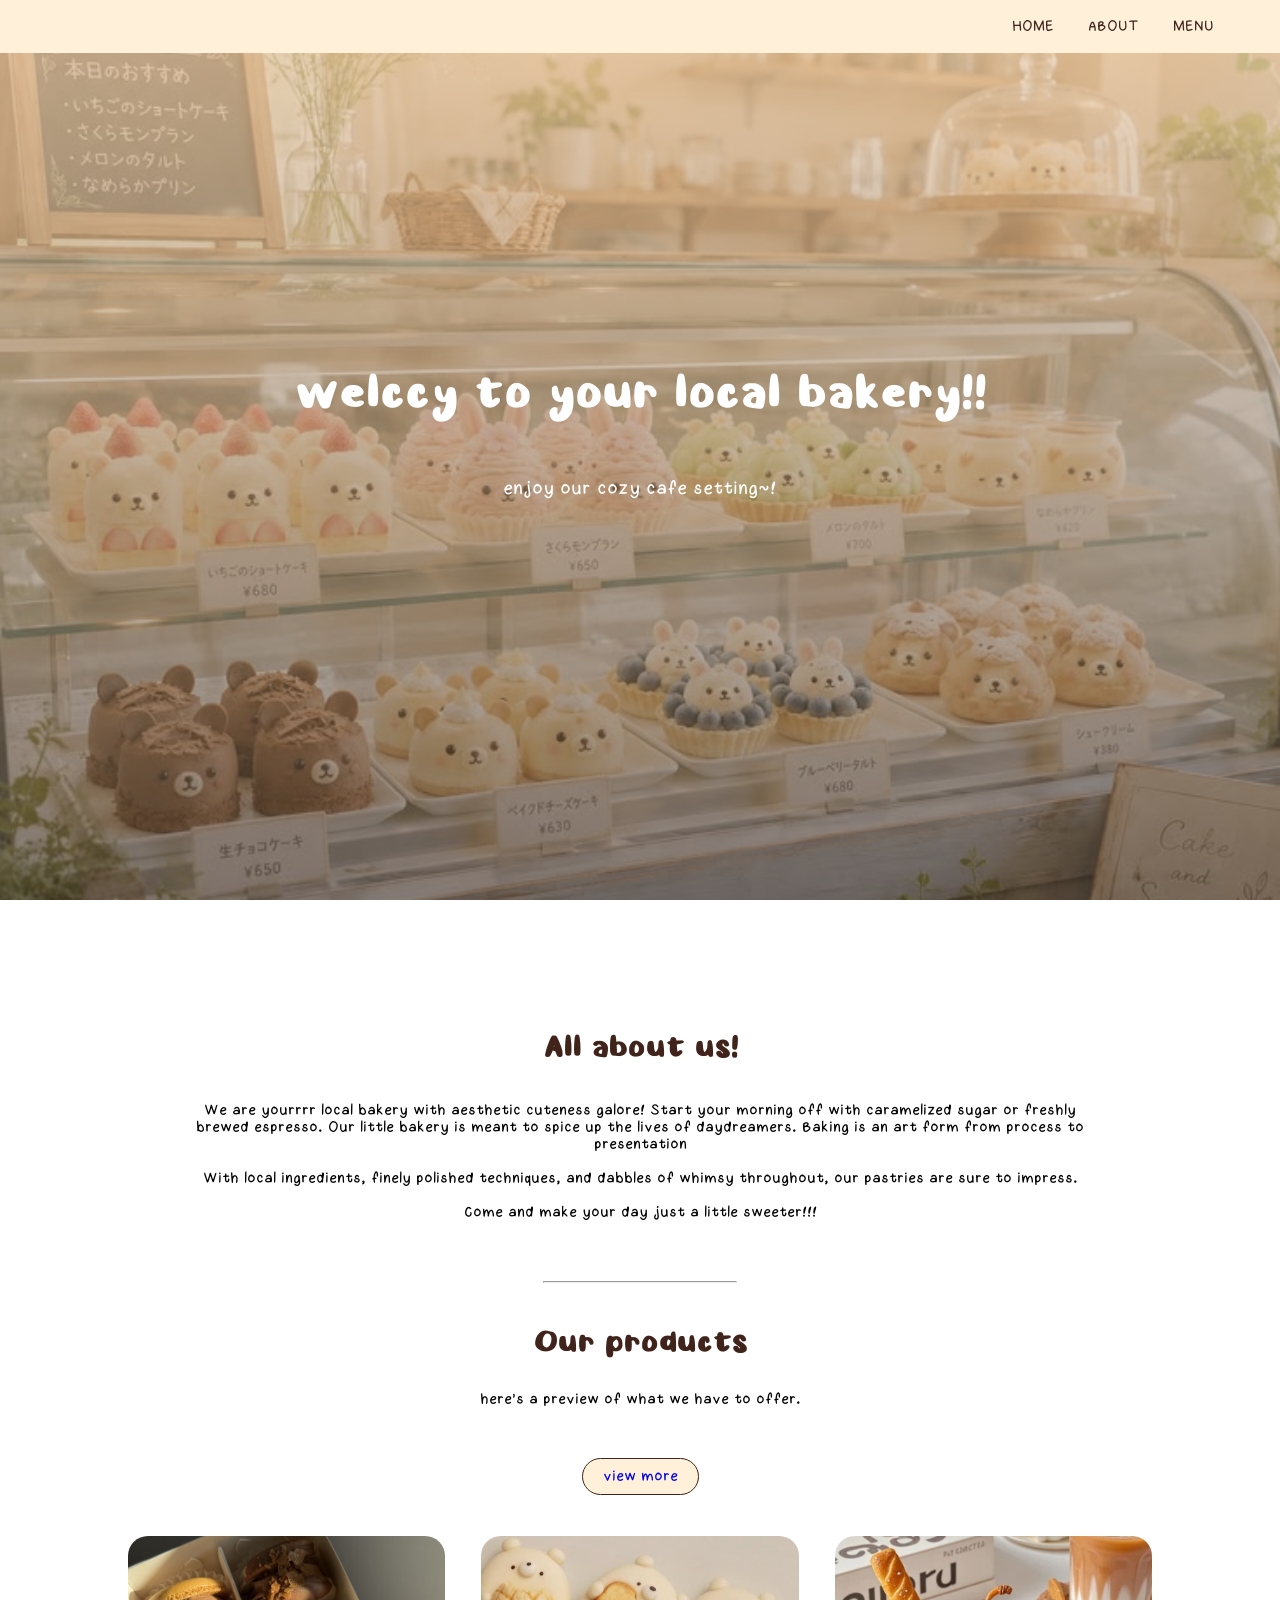
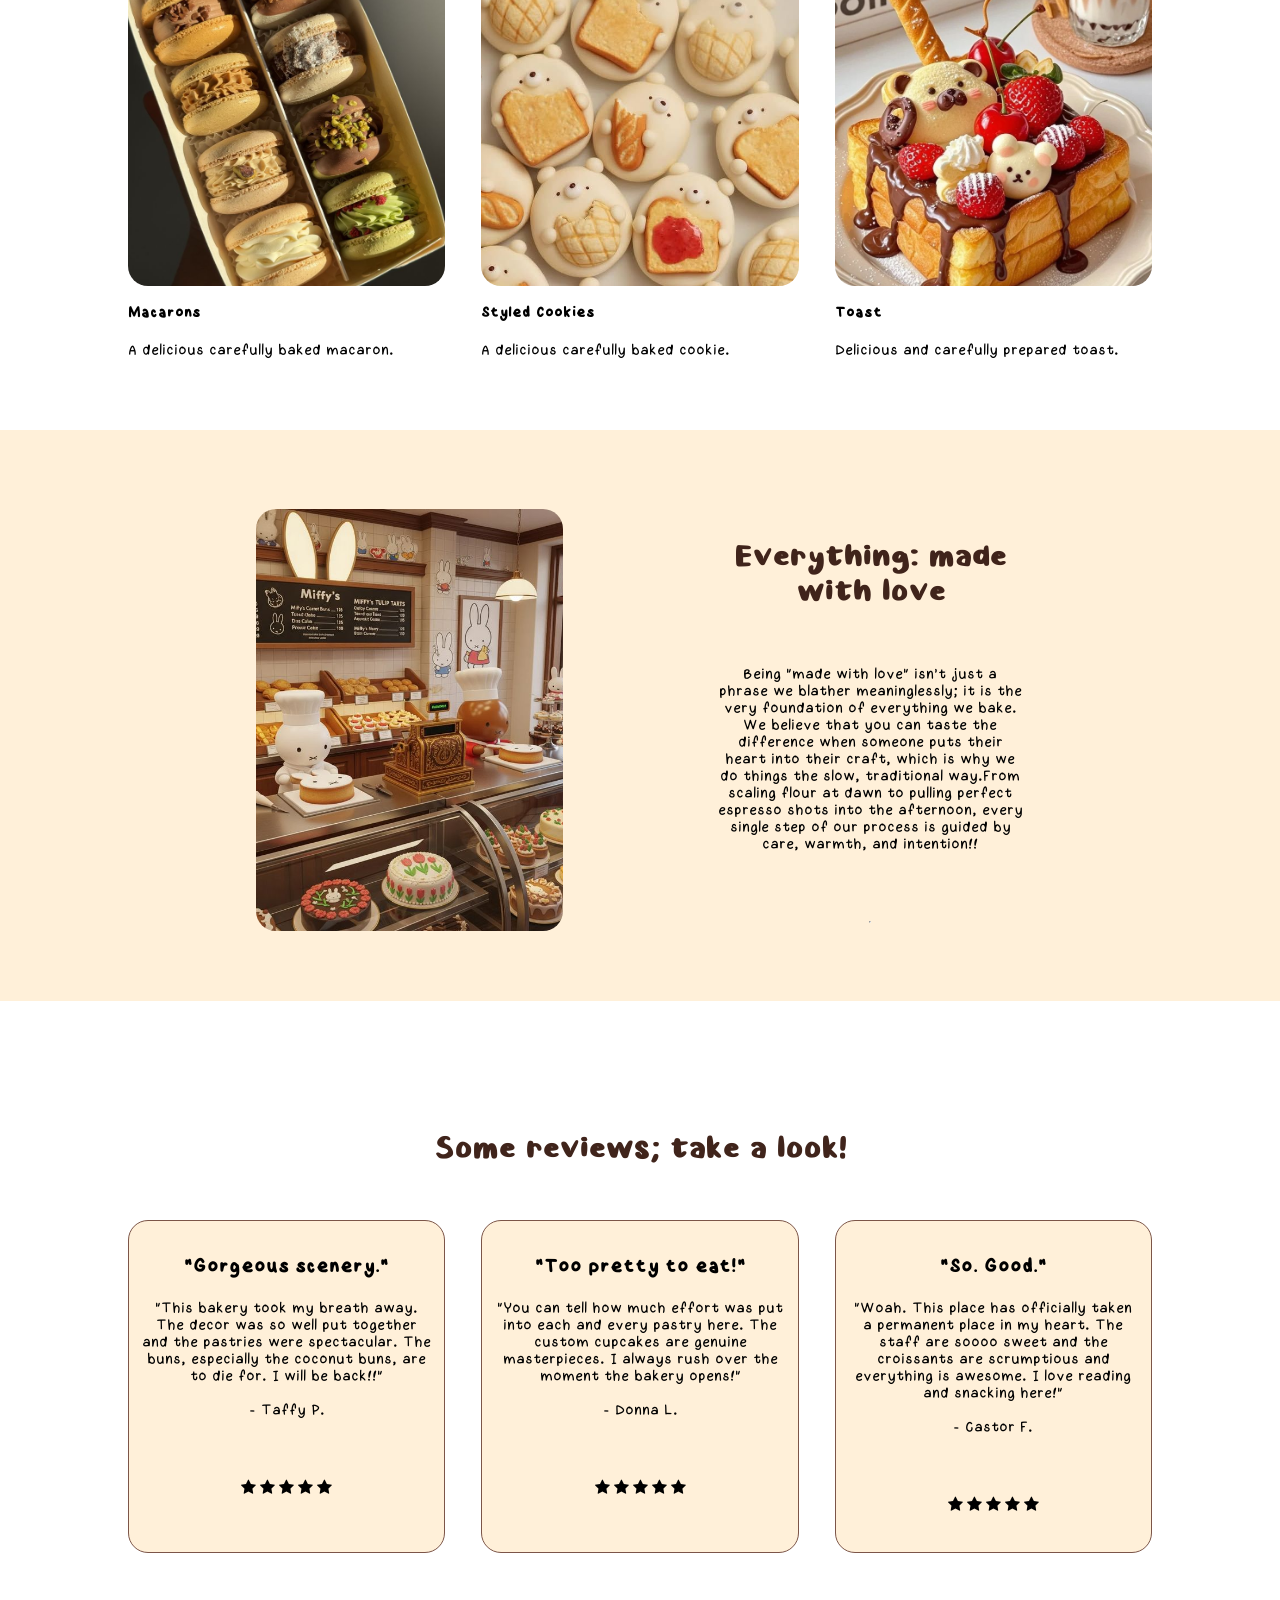
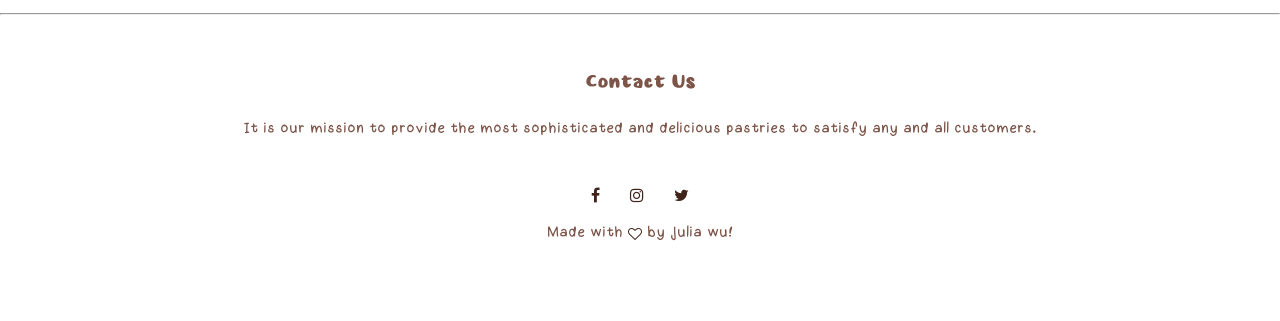
==== commit 44fe72d5: "edited a description" ====
--- a/index.html
+++ b/index.html
@@ -76,7 +76,7 @@
         </div>
         <div class="process-col">
             <h1>Everything: made with love</h1>
-            <p>Being "made with love" isn't just a phrase we dust over our pastries—it is the very foundation of everything we bake. We believe that you can taste the difference when someone puts their heart into their craft, which is why we do things the slow, traditional way.From scaling flour at dawn to pulling perfect espresso shots into the afternoon, every single step of our process is guided by care, warmth, and intention!!</p>
+            <p>Being "made with love" isn't just a phrase we blather meaninglessly; it is the very foundation of everything we bake. We believe that you can taste the difference when someone puts their heart into their craft, which is why we do things the slow, traditional way.From scaling flour at dawn to pulling perfect espresso shots into the afternoon, every single step of our process is guided by care, warmth, and intention!!</p>
             <hr>
         </div>
     </div>
--- a/style.css
+++ b/style.css
@@ -193,6 +193,7 @@
     background: transparent;
     position: relative;
     cursor: pointer;
+    display:none;
     
 }
 
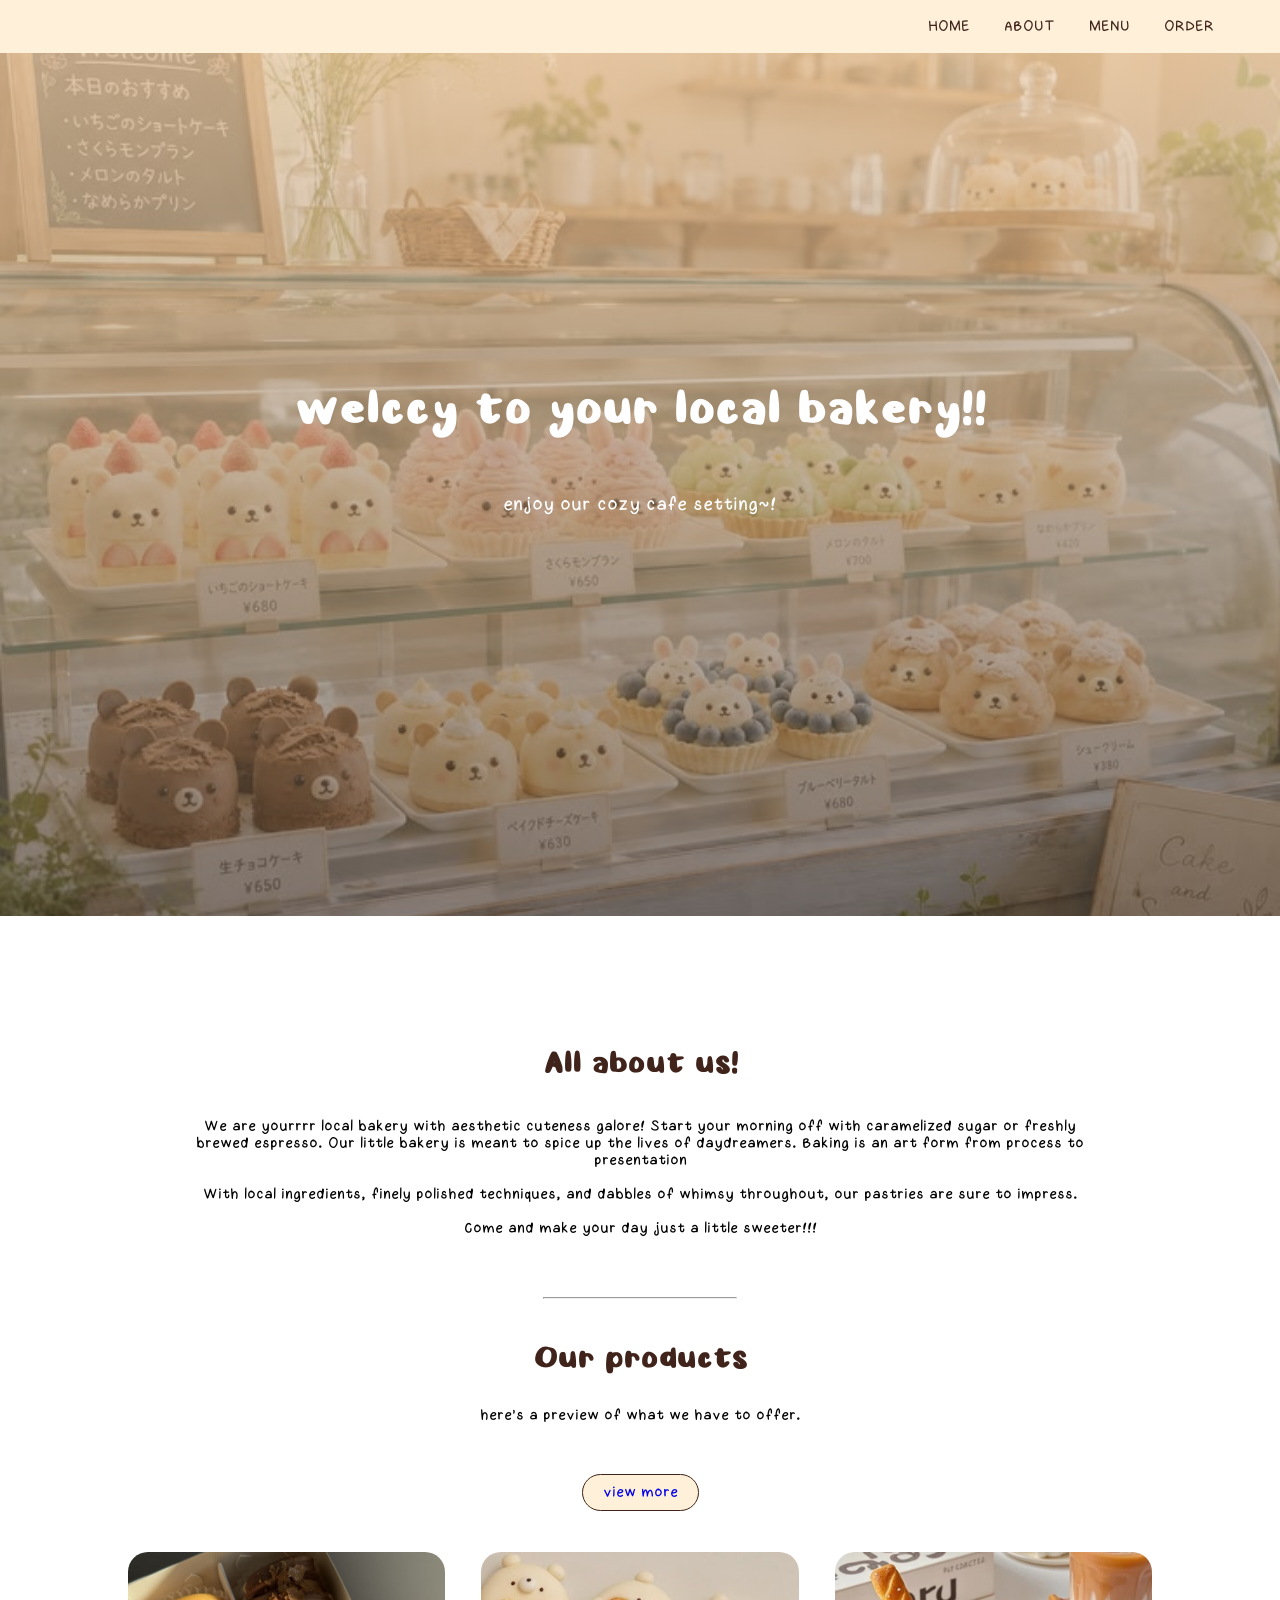
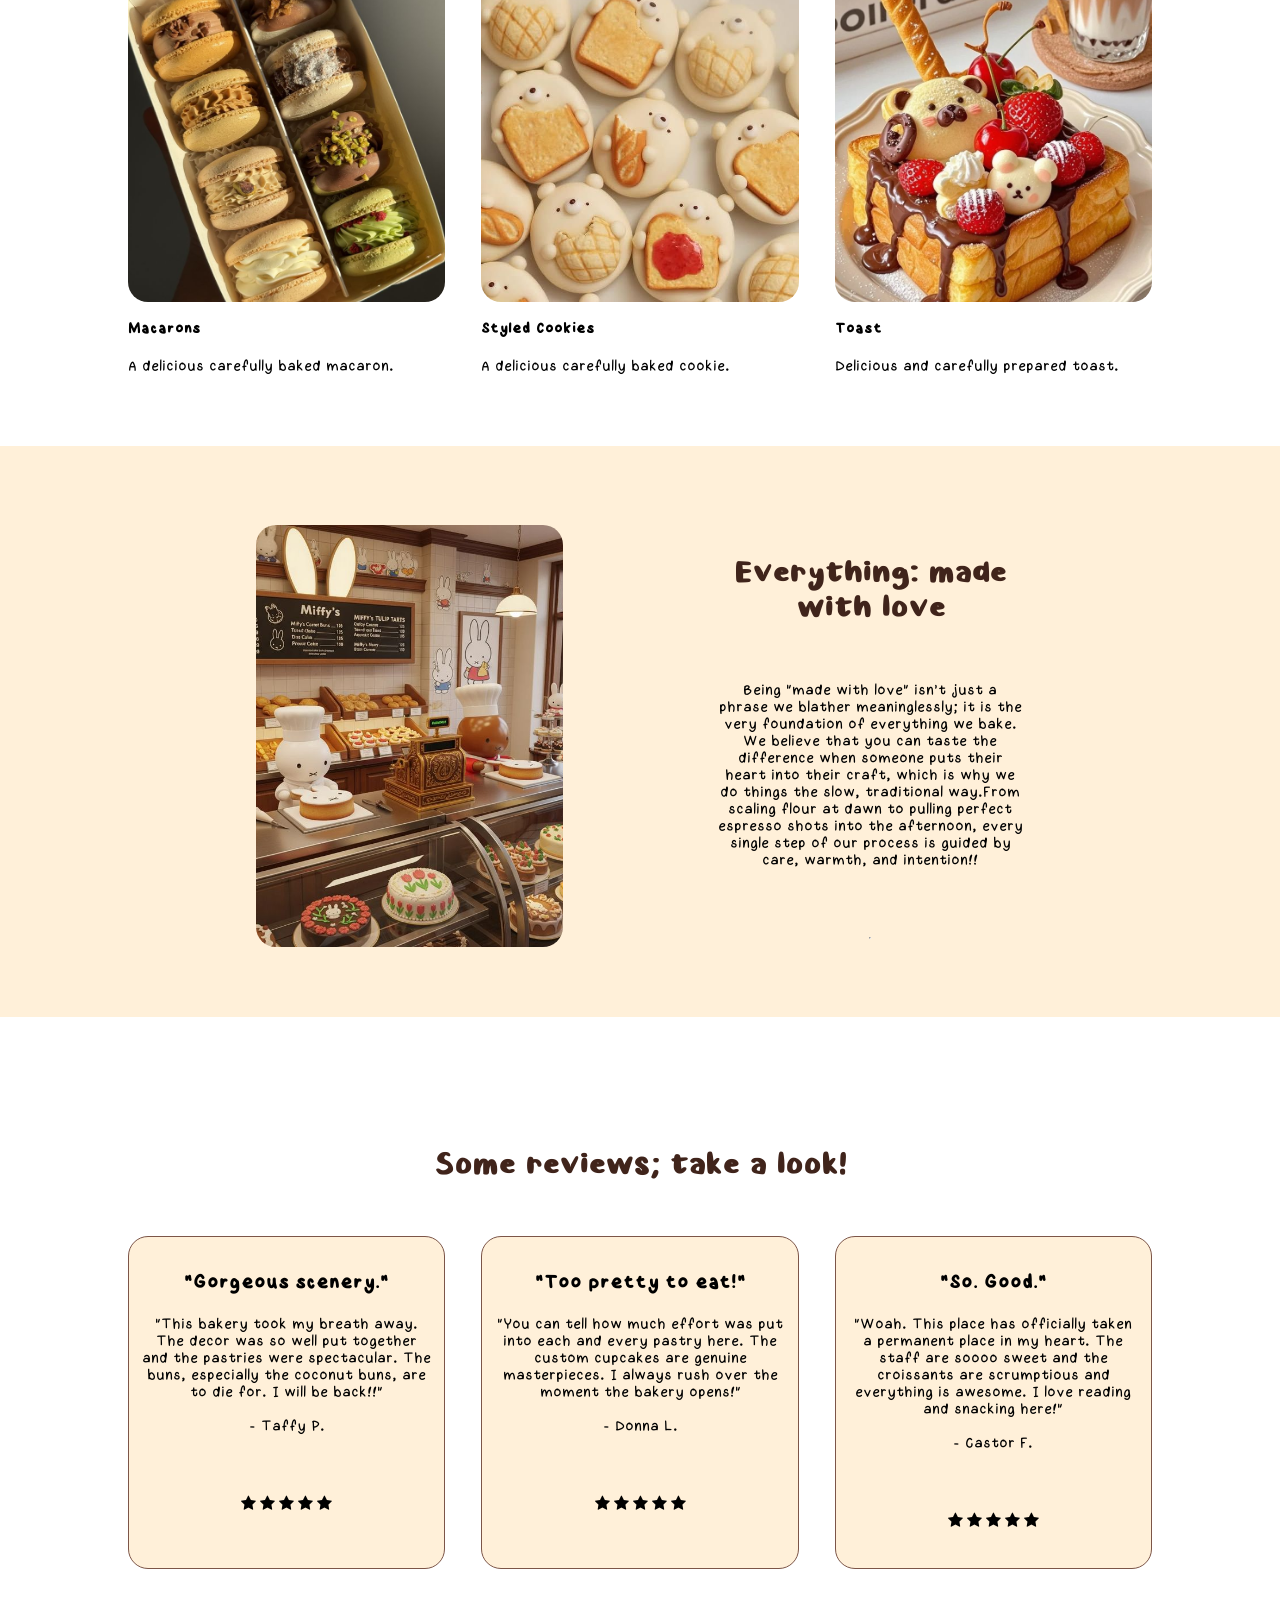
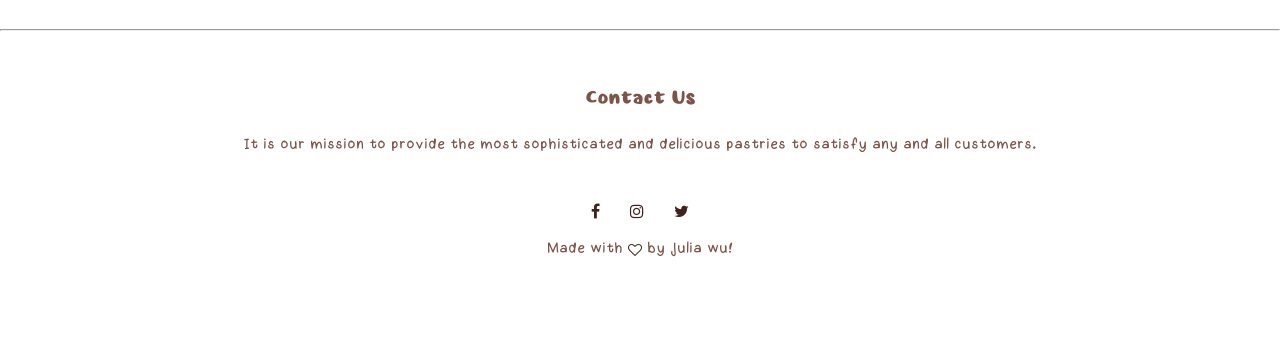
==== commit 3ea73d14: "created separate file for header, used jQuery to add header to all webpages" ====
--- a/index.html
+++ b/index.html
@@ -8,25 +8,13 @@
     <meta name="viewport" content="width=device-width, initial-scale=1.0">
 </head>
 <body>
+<header id="header"></header>
+<script src="https://ajax.googleapis.com/ajax/libs/jquery/1.11.2/jquery.min.js"></script>
+<script type="text/javascript">
+    $('#header').load('header.html');
+</script>
+
 <section class="cover">
-    <section class="header" id="header">
-        <nav>
-            <a href="index.html"></a>
-            <div class="nav-links" id="navLinks">
-                <i class="fa fa-times" onclick="hideMenu()"></i>
-                <ul>
-                    <li><a href="">HOME</a></li>
-                    <li><a href="#about">ABOUT</a></li>
-                    <li><a href="menu.html">MENU</a></li>
-                </ul>
-            </div>
-        </nav>
-        
-    </section>
-<i class="fa fa-bars" onclick="showMenu()"></i>
-
-<script src="script.js"></script>
-
 <div class="text-box" id="home">
     <h1>welccy to your local bakery!!</h1>
     <p>enjoy our cozy cafe setting~!</p>
--- a/style.css
+++ b/style.css
@@ -48,7 +48,7 @@
 }
 
 /*---navigation bar---*/
-.header {
+.headerOutline {
     background-color:#FFF0d9;
     margin: 0;
     overflow: hidden;
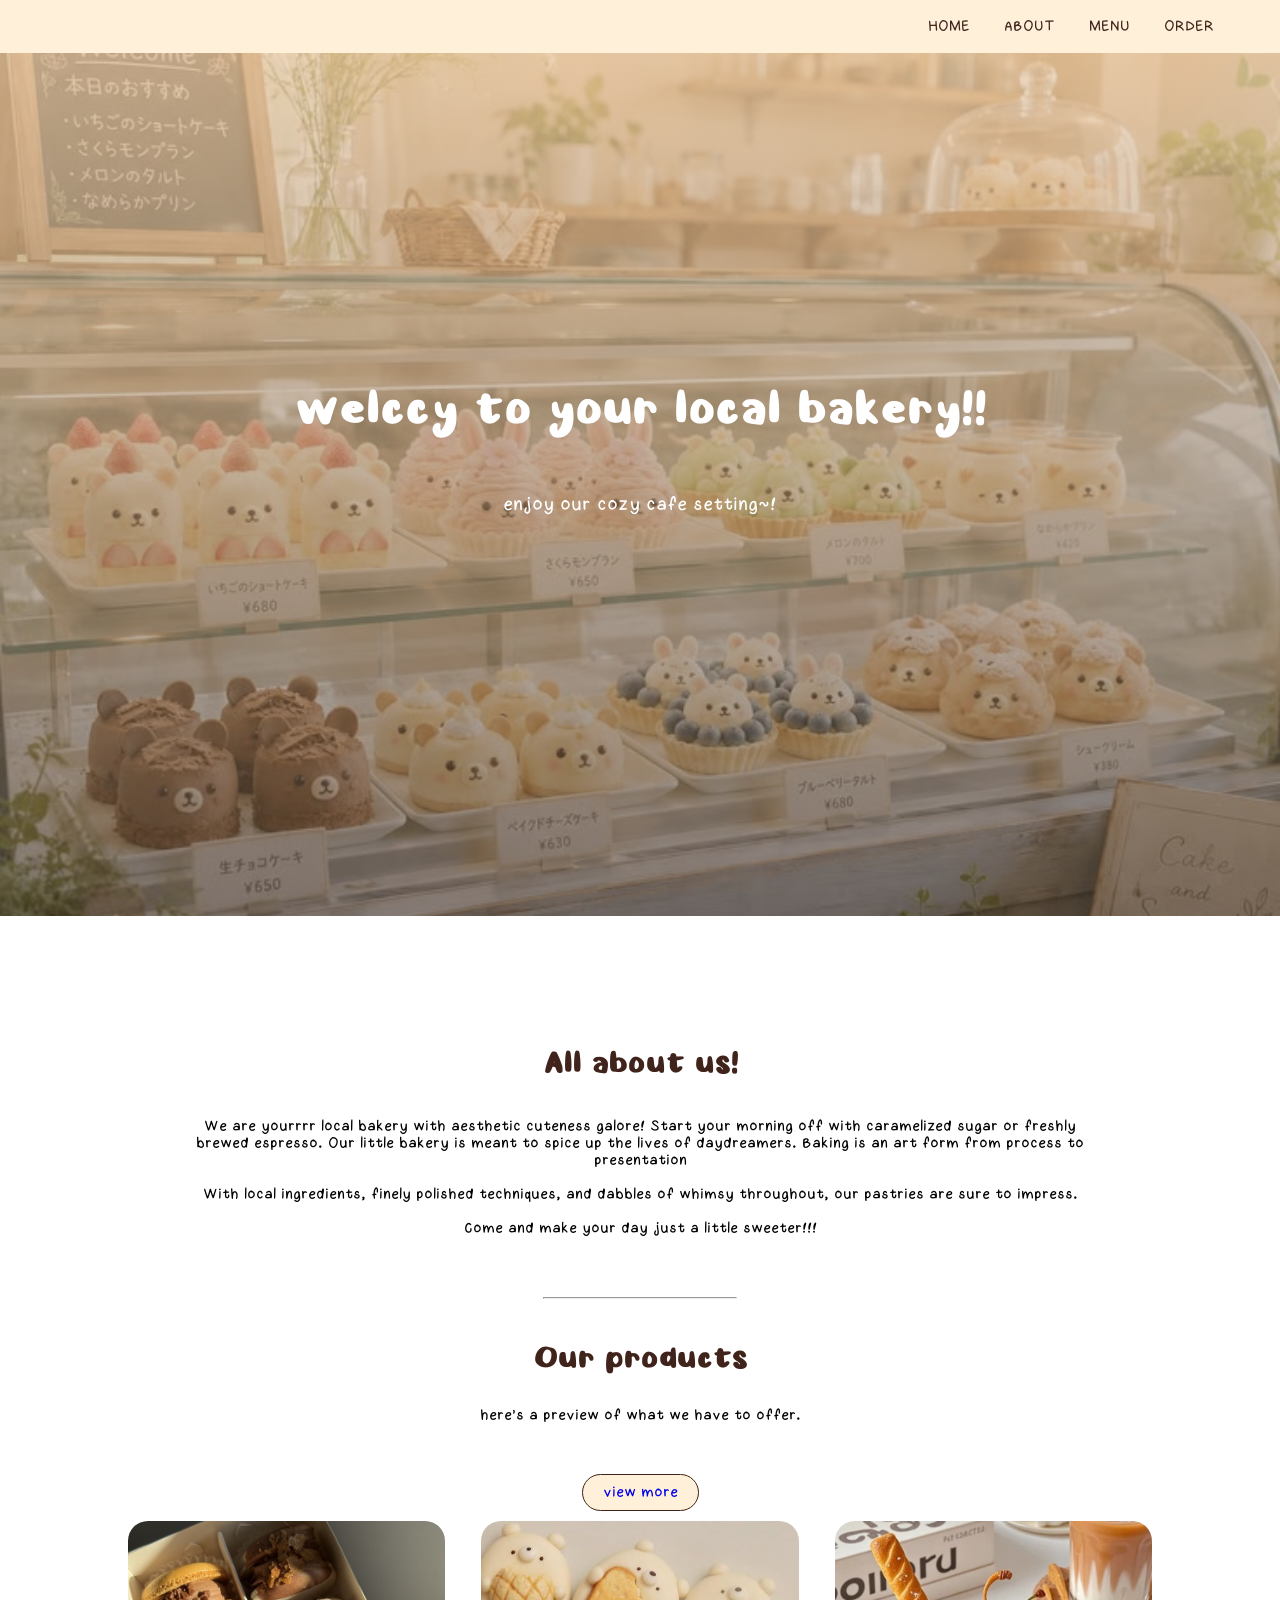
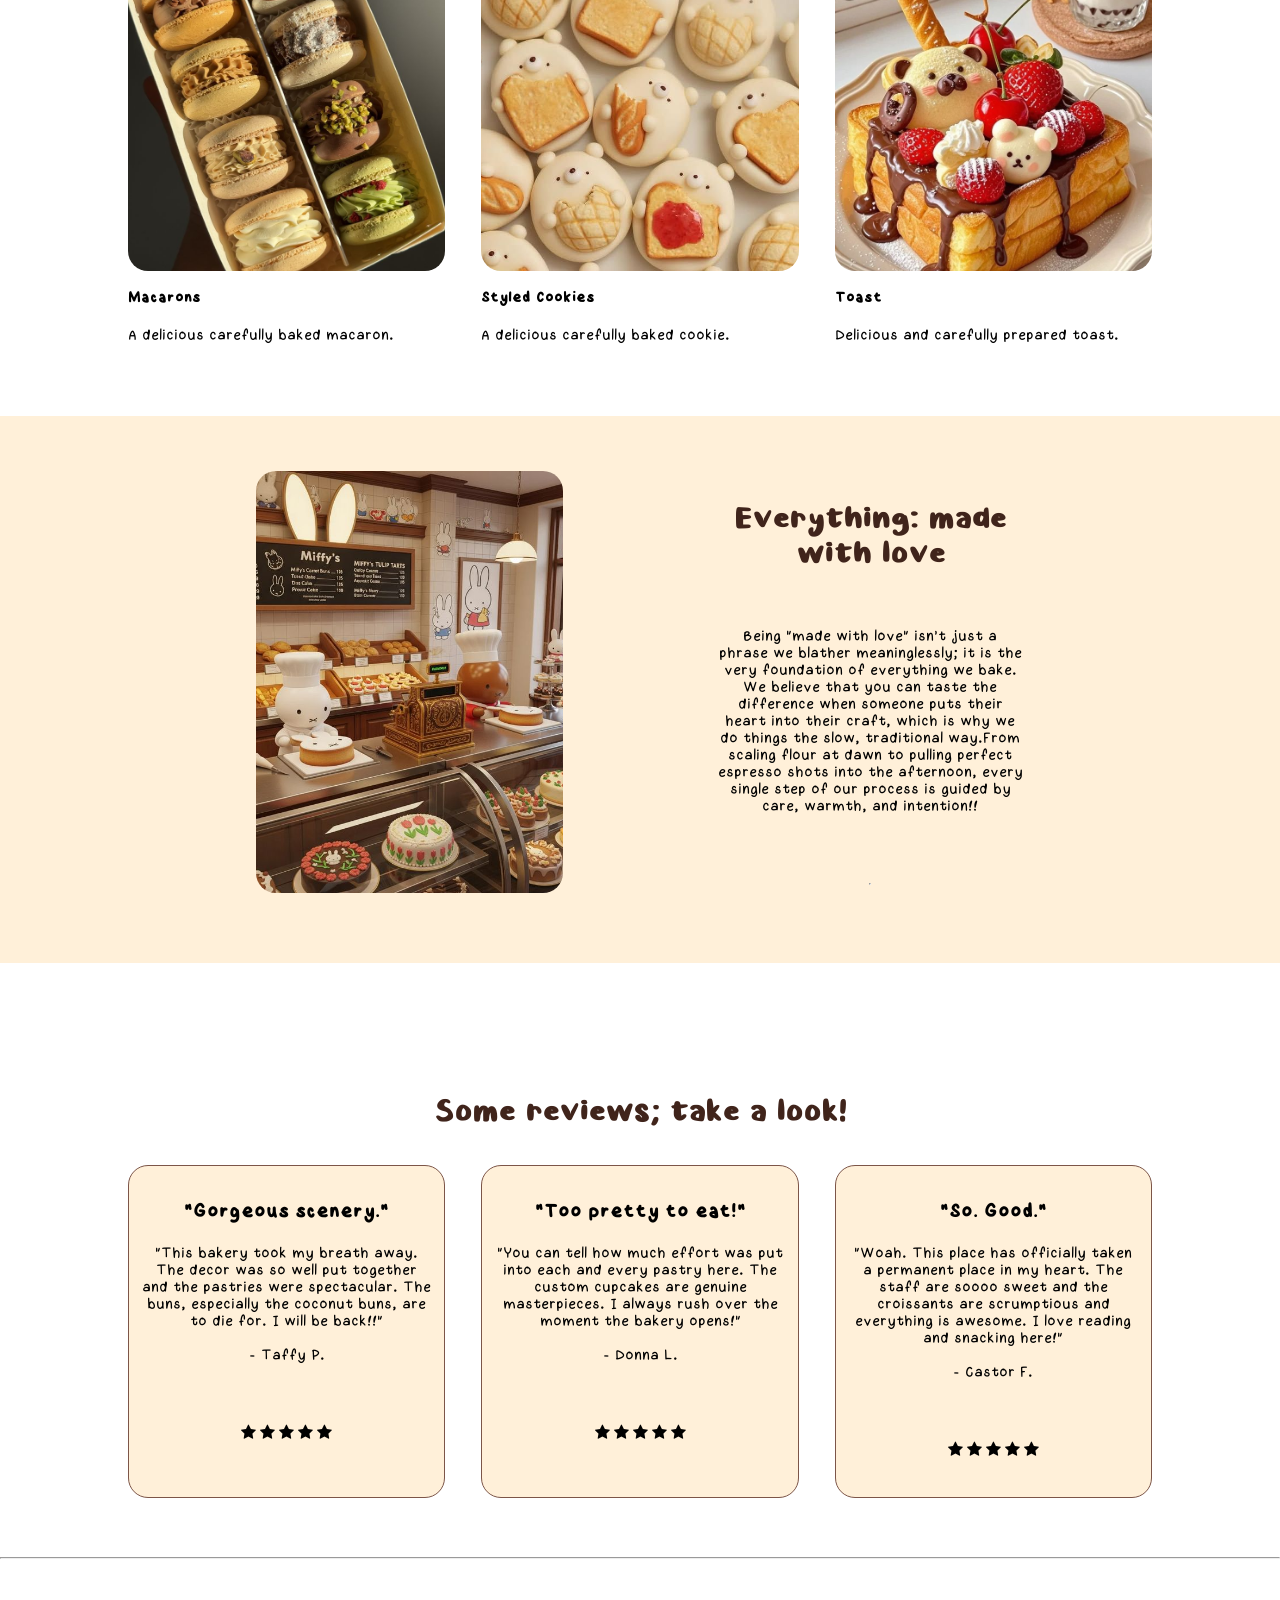
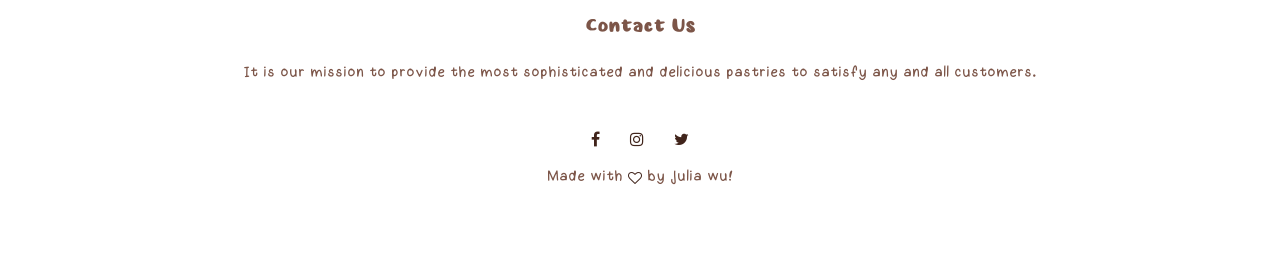
==== commit 8894deb1: "fixed a lil spacing error" ====
--- a/index.html
+++ b/index.html
@@ -9,6 +9,7 @@
 </head>
 <body>
 <header id="header"></header>
+<script src="script.js"></script>
 <script src="https://ajax.googleapis.com/ajax/libs/jquery/1.11.2/jquery.min.js"></script>
 <script type="text/javascript">
     $('#header').load('header.html');
@@ -110,7 +111,6 @@
     </div>
 </section>
 
-
 <hr>
 
 <section class="footer">
@@ -124,7 +124,5 @@
     <p>Made with <i class="fa fa-heart-o"></i> by Julia wu!</p>
 </section>
 
-
-
 </body>
 </html>
--- a/style.css
+++ b/style.css
@@ -115,7 +115,7 @@
         padding: 12px 20px;
         
     }
-    .header {
+    .headerOutline {
         position: fixed;
         background-color: #87c1e8;
         height: 100vh;
@@ -264,6 +264,8 @@
     padding-top: 60px;
 }
 
+
+
 .products-col {
     flex-basis: 31%;
     border-radius: 20px;
@@ -282,7 +284,7 @@
 .products-col p {
     padding: 0;
     text-align: left;
-    margin-bottom: 2px;
+    margin-bottom: 0px;
 }
 
 .products-col h3 {
@@ -290,6 +292,29 @@
     margin-bottom: 15px;
     text-align: left;
 }
+
+
+.order-btn {
+    text-align: center;
+    border: 1px solid #40241b;
+    color:#40241b;
+    background: #FFF0d9;
+    border-radius: 20px;
+    padding: 10px 20px;
+    text-decoration: none;
+    font-size: 20px;
+    margin-top: 0px;
+    margin-bottom: 10px;
+    display: block;
+    transition: background-color 0.3s;
+}
+
+.order-btn:hover {
+    background: #94cdf3;
+    transition: background-color 0.3s;
+    font-family: 'MonoCutesy';
+}
+
 
 @media(max-width: 700px) {
     .products-btn {
@@ -302,7 +327,7 @@
 /*---made with love---*/
 
 .row {
-    margin-top: 5%;
+    margin-top: 2%;
     display: flex;
     justify-content: space-between;
 }
@@ -414,13 +439,53 @@
     font-size: 14px;
 }
 
+/*---order a cookie---*/
+
+.orderCookie {
+    width: 100%;
+    margin: auto;
+    text-align: center;
+    margin-top: 100px;
+    padding: 20px 40px;
+    margin-bottom: 0;
+    background-color: #FFF0d9;
+    flex-direction: column;
+    justify-content: center;
+    align-items: center;
+}
+
+.orderCookie h1 {
+    text-align: center;
+    padding: 0px 40px;
+}
+
+.orderCookie p {
+    padding: 0 100px;
+    padding-bottom: 20px;
+    text-align: center;
+    margin: 0 auto;
+    font-size: 22px;
+}
+
+@media(max-width: 700px) {
+    .orderCookie {
+        max-width: 700px;
+        align-items: center;
+    }
+    .orderCookie p {
+        max-width: 600px;
+        padding: 0 100px;
+        margin: 0 auto;
+        text-align: center;
+    }
+}
 
 
 /*
 blue #78A5CE // #87c1e8
 beige #FFF0d9
 pink #DDA4B4 / #fabbcd
-brow #7C5548
+brown #7C5548
 darker brown #40241b
 
 */
